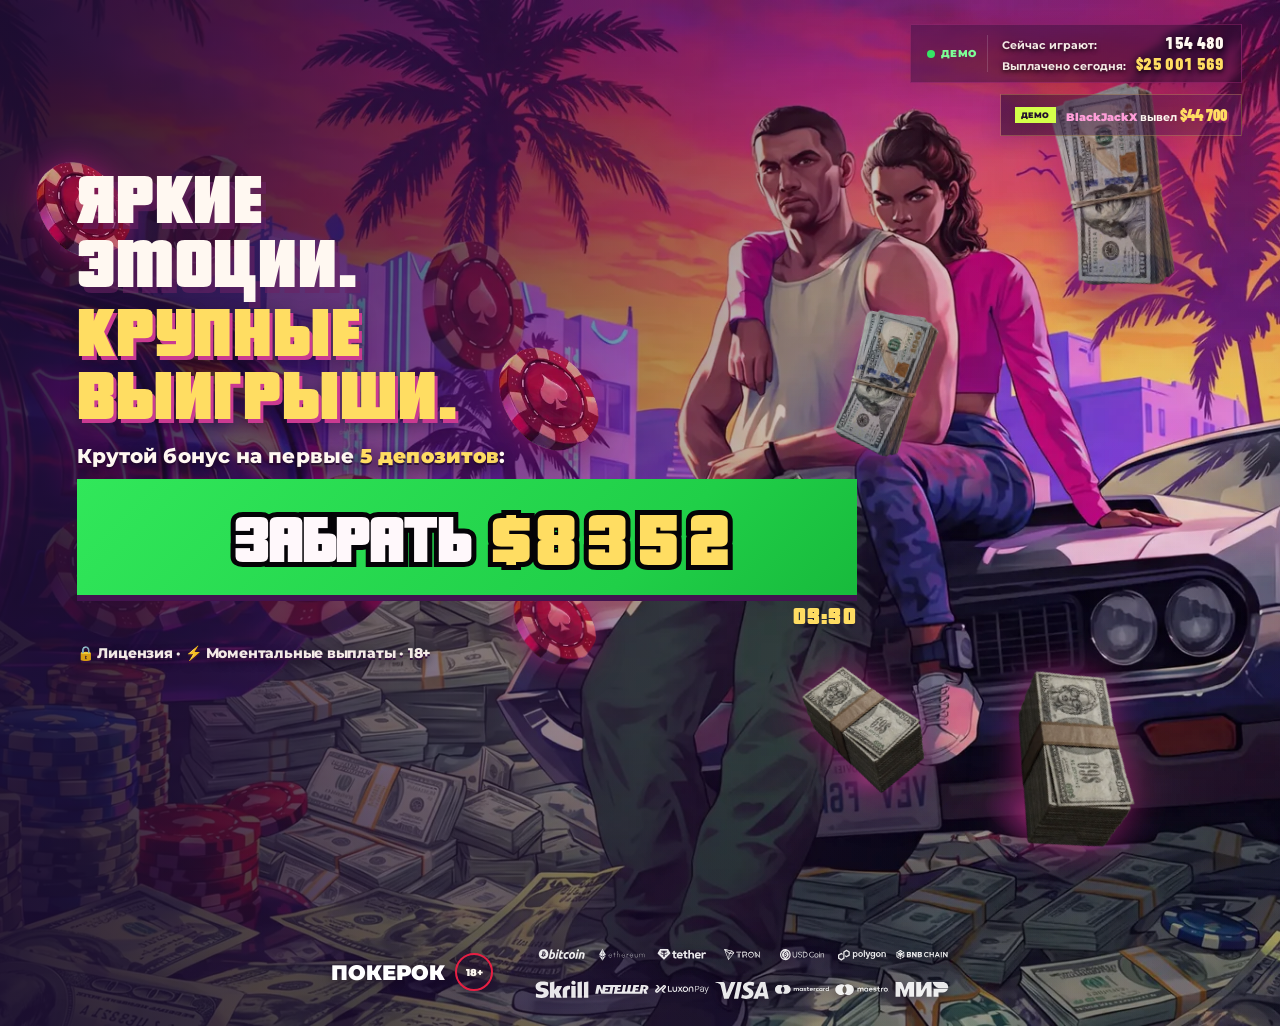
==== single.html @ 726305be "Desktop CTA: amount fits button, countdown moves below its right side - Move the desktop countdown u" ====
<!doctype html>
<html lang="ru">
<head>
  <meta charset="utf-8">
  <meta name="viewport" content="width=device-width, initial-scale=1, viewport-fit=cover">
  <meta name="theme-color" media="(max-width: 640px)" content="#9480af">
  <meta name="theme-color" content="#171126">
  <meta name="description" content="Яркие эмоции. Крупные выигрыши.">
  <title>Яркие эмоции. Крупные выигрыши.</title>
  <link rel="preload" as="image" href="assets/images/gta-mobile.webp?v=20260722-3" media="(max-width: 640px)" fetchpriority="high">
  <link rel="preload" as="image" href="assets/images/gta-desktop-frame-1.webp?v=20260722-1" media="(min-width: 641px)" fetchpriority="high">
  <link rel="preload" as="font" href="assets/fonts/pricedownrus.ttf?v=20260722-1" type="font/ttf" crossorigin>
  <link rel="preconnect" href="https://fonts.googleapis.com">
  <link rel="preconnect" href="https://fonts.gstatic.com" crossorigin>
  <link href="https://fonts.googleapis.com/css2?family=Montserrat:wght@500;600;700;800;900&display=swap" rel="stylesheet">
    <link rel="stylesheet" href="assets/css/single.css?v=20260723-60">
</head>
<body>
  <a class="skip-link" href="#main-content">Перейти к предложению</a>
  <main class="casino-page" id="main-content">
    <section class="screen screen--hero" aria-labelledby="hero-title">
      <div class="screen__image" aria-hidden="true"></div>
      <div class="money-float money-float--one" aria-hidden="true"><img src="assets/images/money-stack-vertical.webp?v=20260722-1" width="433" height="600" alt="" loading="lazy" decoding="async" fetchpriority="low"></div>
      <div class="money-float money-float--two" aria-hidden="true"><img src="assets/images/money-stack-vertical.webp?v=20260722-1" width="433" height="600" alt="" loading="lazy" decoding="async" fetchpriority="low"></div>
      <div class="money-float money-float--three" aria-hidden="true"><img src="assets/images/money-stack-diagonal.webp?v=20260722-1" width="433" height="600" alt="" loading="lazy" decoding="async" fetchpriority="low"></div>
      <div class="money-float money-float--four" aria-hidden="true"><img src="assets/images/money-stack-diagonal.webp?v=20260722-1" width="433" height="600" alt="" loading="lazy" decoding="async" fetchpriority="low"></div>
      <div class="chip-float chip-float--one" aria-hidden="true"><img src="assets/images/gta-chip.webp?v=20260722-1" width="257" height="222" alt="" loading="lazy" decoding="async" fetchpriority="low"></div>
      <div class="chip-float chip-float--two" aria-hidden="true"><img src="assets/images/gta-chip.webp?v=20260722-1" width="257" height="222" alt="" loading="lazy" decoding="async" fetchpriority="low"></div>
      <div class="chip-float chip-float--three" aria-hidden="true"><img src="assets/images/gta-chip.webp?v=20260722-1" width="257" height="222" alt="" loading="lazy" decoding="async" fetchpriority="low"></div>
      <aside class="live-activity" data-live-activity aria-label="Демонстрационные показатели активности игроков">
        <span class="live-activity__badge"><span class="live-activity__dot" aria-hidden="true"></span>Демо</span>
        <span class="live-activity__stat">Сейчас играют: <b data-live-players>154 475</b></span>
        <span class="live-activity__stat">Выплачено сегодня: <b data-live-paid>$25 000 000</b></span>
      </aside>
      <div class="cashout-feed" data-cashout-feed aria-hidden="true">
        <div class="cashout-toast" data-cashout-toast hidden>
          <span class="cashout-toast__badge">Демо</span>
          <span><strong data-cashout-player>LuckyAce77</strong> вывел <b data-cashout-amount>$12 500</b></span>
        </div>
      </div>
      <div class="hero-copy">
        <div class="hero-lead">
          <h1 id="hero-title"><span class="headline-group"><span class="headline-line">ЯРКИЕ</span> <span class="headline-line">ЭМОЦИИ.</span></span> <span class="headline-group headline-group--accent"><span class="headline-line">КРУПНЫЕ</span> <span class="headline-line">ВЫИГРЫШИ.</span></span></h1>
          <h2>Крутой бонус на первые<br class="h2-break"> <strong>5 депозитов</strong>:</h2>
        </div>
        <div class="hero-offer">
          <p class="amount" data-count-to="12500" aria-label="Бонус 12500 долларов">$0</p>
          <div class="cta-stack">
            <div class="cta-row">
              <a class="cta" href="#footer" aria-label="Забрать бонус до 12500 долларов"><span class="cta__label">ЗАБРАТЬ</span><span class="cta__amount" data-count-to="12500">$0</span><span class="cta__timer" data-bonus-timer role="timer"><time datetime="PT3M33S" data-timer-value aria-label="Осталось 3 минуты 33 секунды">03:33</time></span></a>
            </div>
            <p class="trust-proof">🔒 Лицензия · ⚡ Моментальные выплаты · 18+</p>
          </div>
        </div>
      </div>
      <footer class="site-footer" id="footer">
        <div class="footer__lockup">
          <div class="footer__brand" aria-label="Покерок">ПОКЕРОК</div>
          <span class="footer__age">18+</span>
        </div>
        <div class="payments" aria-label="Доступные способы оплаты">
          <div class="payments__row payments__row--crypto">
          <img src="assets/pay/btc.svg" width="54" height="30" loading="lazy" decoding="async" alt="Bitcoin">
          <img src="assets/pay/eth.svg" width="54" height="30" loading="lazy" decoding="async" alt="Ethereum">
          <img src="assets/pay/usdt.svg" width="54" height="30" loading="lazy" decoding="async" alt="USDT">
          <img src="assets/pay/tron.svg" width="54" height="30" loading="lazy" decoding="async" alt="TRON">
          <img src="assets/pay/usdc.svg" width="54" height="30" loading="lazy" decoding="async" alt="USDC">
          <img src="assets/pay/polygon.svg" width="54" height="30" loading="lazy" decoding="async" alt="Polygon">
          <img src="assets/pay/bnb.svg" width="54" height="30" loading="lazy" decoding="async" alt="BNB">
          </div>
          <div class="payments__row payments__row--cards">
          <img src="assets/pay/skrill.svg" width="54" height="30" loading="lazy" decoding="async" alt="Skrill">
          <img src="assets/pay/neteller.svg" width="54" height="30" loading="lazy" decoding="async" alt="Neteller">
          <img src="assets/pay/luxonpay.svg" width="54" height="30" loading="lazy" decoding="async" alt="Luxon Pay">
          <img src="assets/pay/visa.svg" width="54" height="30" loading="lazy" decoding="async" alt="Visa">
          <img src="assets/pay/mastercard.svg" width="54" height="30" loading="lazy" decoding="async" alt="Mastercard">
          <img src="assets/pay/maestro.svg" width="54" height="30" loading="lazy" decoding="async" alt="Maestro">
          <img src="assets/pay/mir.svg" width="54" height="30" loading="lazy" decoding="async" alt="Мир">
          </div>
        </div>
      </footer>
    </section>
  </main>
  <script src="assets/js/single.js?v=20260723-38"></script>
</body>
</html>
---- assets/css/single.css ----
:root {
  color-scheme: dark;
  --white: #fff8f1;
  --ink: #170d26;
  --violet: #6d317f;
  --pink: #e71f43;
  --orange: #ff965d;
  --gold: #ffdd62;
  --lime: #d4ff4a;
}

@font-face {
  font-family: "Pricedown Rus Local";
  font-style: normal;
  font-weight: 400;
  font-display: swap;
  src: url("../fonts/pricedownrus.ttf?v=20260722-1") format("truetype");
}

@font-face {
  font-family: "Pricedown Black Local";
  font-style: normal;
  font-weight: 900;
  font-display: swap;
  src: url("../fonts/pricedown-black.otf?v=20260723-1") format("opentype");
}

@font-face {
  font-family: "Barlow Condensed Local";
  font-style: normal;
  font-weight: 900;
  font-display: swap;
  src: url("../fonts/barlow-condensed-900.ttf?v=20260722-2") format("truetype");
}

@font-face {
  font-family: "Roboto Condensed Local";
  font-style: normal;
  font-weight: 900;
  font-display: swap;
  src: url("../fonts/roboto-condensed-900-cyrillic.woff2?v=20260722-2") format("woff2");
}

* { box-sizing: border-box; }
html { scroll-behavior: smooth; }
body { margin: 0; min-width: 0; overflow-x: hidden; background: var(--ink); color: var(--white); font-family: Montserrat, Arial, sans-serif; }
a { color: inherit; }
.skip-link { position: fixed; z-index: 100; top: max(12px, env(safe-area-inset-top, 0px)); left: 16px; padding: 11px 16px; color: var(--ink); background: var(--lime); border: 2px solid var(--white); font-size: 14px; font-weight: 900; line-height: 1; text-decoration: none; transform: translateY(-180%); transition: transform .18s ease; }
.skip-link:focus-visible { outline: 3px solid var(--pink); outline-offset: 3px; transform: translateY(0); }

.casino-page { overflow: hidden; }
.screen { position: relative; display: grid; min-height: 100svh; isolation: isolate; overflow: hidden; }
.screen__image { position: absolute; z-index: -2; inset: 0; background-repeat: no-repeat; background-size: cover; background-position: center; }
.screen::after { position: absolute; z-index: -1; inset: 0; content: ""; pointer-events: none; }

.screen--hero { align-content: space-between; background: #43204e; }
.screen--hero .screen__image { background-image: url("../images/gta-desktop-frame-1.webp?v=20260722-1"); background-position: center; }
.screen--hero::before { position: absolute; z-index: -1; right: 0; bottom: 0; left: 0; height: 34%; content: ""; pointer-events: none; background: linear-gradient(180deg, rgba(23, 13, 38, 0) 0%, rgba(14, 7, 27, .12) 42%, rgba(9, 4, 18, .2) 100%); backdrop-filter: none; -webkit-backdrop-filter: none; -webkit-mask-image: linear-gradient(180deg, transparent 0%, #000 48%, #000 100%); mask-image: linear-gradient(180deg, transparent 0%, #000 48%, #000 100%); }
.screen--hero::after { background: linear-gradient(90deg, rgba(27, 13, 48, .89) 0%, rgba(38, 17, 57, .52) 38%, rgba(33, 14, 47, .08) 75%), linear-gradient(180deg, rgba(20, 10, 36, .22), transparent 40%, rgba(17, 7, 28, .14)); }

.hero-copy { position: relative; z-index: 2; }
.money-float { position: absolute; z-index: 1; pointer-events: none; width: clamp(180px, 25vw, 320px); opacity: .9; filter: saturate(.78) contrast(1.04) brightness(.95) drop-shadow(0 0 19px rgba(255, 48, 159, .56)) drop-shadow(0 18px 16px rgba(24, 8, 35, .38)); animation: money-float 7s ease-in-out infinite; }
.money-float::after { position: absolute; z-index: -1; right: 8%; bottom: 4%; left: 8%; height: 28%; content: ""; border-radius: 50%; background: radial-gradient(ellipse, rgba(255, 65, 174, .58) 0%, rgba(190, 36, 150, .28) 42%, transparent 74%); transform: rotate(-7deg); }
.money-float img { display: block; width: 100%; height: auto; }
.money-float--one { top: 7%; right: 6%; width: clamp(110px, 14vw, 180px); transform: rotate(-13deg); animation-duration: 7.4s; animation-delay: -1.3s; }
.money-float--two { top: 29%; right: 26%; width: clamp(86px, 10vw, 128px); transform: rotate(13deg); animation-duration: 8.2s; animation-delay: -2.2s; }
.money-float--three { right: 10%; bottom: 16%; width: clamp(115px, 12vw, 165px); transform: rotate(24deg); animation-duration: 9s; animation-delay: -4.1s; }
.money-float--four { right: 28%; bottom: 22%; width: clamp(78px, 9vw, 112px); transform: rotate(-18deg); animation-duration: 8.7s; animation-delay: -5.4s; }
@keyframes money-float { 0%, 100% { margin-top: 0; } 50% { margin-top: -16px; } }
.chip-float { position: absolute; z-index: 1; pointer-events: none; width: clamp(96px, 11vw, 168px); opacity: .92; filter: saturate(.92) contrast(1.04) drop-shadow(0 0 14px rgba(255, 40, 156, .48)) drop-shadow(0 12px 12px rgba(18, 5, 29, .42)); animation: chip-float 8.6s ease-in-out infinite; }
.chip-float img { display: block; width: 100%; height: auto; }
.chip-float--one { top: 14%; left: 1%; animation-duration: 8.8s; animation-delay: -1.2s; }
.chip-float--two { top: 38%; left: 7%; width: clamp(72px, 8vw, 122px); animation-duration: 7.6s; animation-delay: -3.4s; }
.chip-float--three { top: 25%; left: 30%; width: clamp(84px, 8.4vw, 130px); animation-duration: 9.4s; animation-delay: -5.1s; }
@keyframes chip-float { 0%, 100% { transform: translate3d(-4px, 8px, 0) rotate(-10deg); } 50% { transform: translate3d(8px, -12px, 0) rotate(8deg); } }

@media (min-width: 1100px) {
  .chip-float--two { top: 55%; left: 38.5%; width: clamp(124px, 7.8vw, 150px); }
  .chip-float--three { top: 32%; left: 37%; width: clamp(150px, 9vw, 182px); }
}

.brand, .footer__brand { color: #fff; font-family: Montserrat, Arial, sans-serif; font-size: 30px; font-weight: 900; letter-spacing: 0; line-height: 1; text-decoration: none; white-space: nowrap; }
.footer__brand { font-size: 21px; }
.footer__age { display: grid; place-items: center; width: 50px; height: 50px; border: 2px solid var(--pink); border-radius: 50%; color: var(--white); background: rgba(29, 10, 40, .35); font-size: 13px; font-weight: 900; }

.hero-copy { width: min(610px, calc(100% - 80px)); margin: auto auto auto max(8vw); padding: 4.5vh 0; }
h1 { max-width: 610px; margin: 0; font: 900 clamp(58px, 7vw, 104px)/.86 "Pricedown Black Local", "Pricedown Rus Local", Impact, "Arial Narrow", sans-serif; font-synthesis: none; letter-spacing: .012em; text-transform: uppercase; text-shadow: 5px 6px 0 rgba(107, 35, 100, .58); }
h1 .headline-group--accent { color: var(--gold); text-shadow: 3px 4px 0 #ca3a91, 0 7px 17px rgba(19, 7, 28, .48); }
.hero-copy h2 { max-width: 500px; margin: 28px 0 6px; color: var(--white); font-family: Montserrat, Arial, sans-serif; font-size: clamp(15px, 1.8vw, 21px); font-weight: 800; font-synthesis: none; line-height: 1.25; letter-spacing: .005em; }
.hero-copy h2 strong { color: var(--gold); font-weight: 900; }
.amount { display: flex; align-items: baseline; gap: 9px; margin: 0; color: var(--white); font: 900 clamp(74px, 10vw, 138px)/.9 "Pricedown Black Local", "Pricedown Rus Local", Impact, sans-serif; font-variant-numeric: tabular-nums; font-synthesis: none; letter-spacing: 0; text-shadow: 3px 4px 0 #ca3a91, 0 7px 17px rgba(19, 7, 28, .48); }
.cta { position: relative; z-index: 2; isolation: isolate; display: inline-flex; align-items: center; justify-content: center; gap: 16px; min-width: 220px; min-height: 64px; margin-top: 18px; padding: 17px 30px; border-radius: 0; background: transparent; color: #fff8fb; font-family: "Pricedown Black Local", "Pricedown Rus Local", Montserrat, Arial, sans-serif; font-size: 18px; font-weight: 900; font-synthesis: none; line-height: 1; letter-spacing: .02em; text-decoration: none; text-shadow: none; text-transform: uppercase; touch-action: manipulation; box-shadow: none; animation: cta-gta-pulse 2.4s ease-in-out infinite; transition: transform .16s ease; }
.cta::before, .cta::after { position: absolute; inset: 0; content: ""; pointer-events: none; clip-path: none; }
.cta::before { z-index: -1; background: #25d64d; transition: background .16s ease; }
.cta::after { z-index: -2; background: #43134f; transform: translateY(8px); }
.cta:hover { background: transparent; transform: translateY(-1px); }.cta:hover::before { background: #39ec61; }.cta:active { animation: none; transform: translateY(3px); }
.cta--expired { cursor: not-allowed; color: #e2d6e5; animation: none; }.cta--expired::before { background: #67606b; }.cta--expired::after { background: #29182f; }.cta--expired:hover { transform: none; }.cta--expired:hover::before { background: #67606b; }
.cta:focus-visible { outline: 3px solid #fff; outline-offset: 4px; }
.cta svg { display: none; }
.cta__label { flex: 0 0 auto; font: 900 clamp(22px, 2.5vw, 36px)/1 "Pricedown Black Local", "Pricedown Rus Local", Montserrat, Arial, sans-serif; font-synthesis: none; }
.cta__amount { flex: 0 0 auto; color: var(--gold); font: 900 clamp(74px, 10vw, 138px)/.8 "Pricedown Black Local", "Pricedown Rus Local", Impact, sans-serif; font-variant-numeric: tabular-nums; font-synthesis: none; letter-spacing: -.02em; white-space: nowrap; -webkit-text-fill-color: var(--gold); -webkit-text-stroke: 2px #4b174f; text-shadow: none; }
.cta-row { position: relative; display: flex; align-items: stretch; justify-content: center; width: 100%; }
.cta__timer { flex: 0 0 auto; display: inline-flex; align-items: center; justify-content: center; min-width: 68px; padding: 7px 10px 8px; color: var(--gold); background: transparent; clip-path: none; box-shadow: none; text-shadow: none; pointer-events: none; }
.cta__timer time { font: 400 24px/1 "Pricedown Rus Local", Impact, sans-serif; font-variant-numeric: tabular-nums; font-synthesis: none; letter-spacing: .04em; }
.cta__timer--expired { color: #ffd2df; background: transparent; }
@keyframes cta-pulse { 50% { box-shadow: 0 8px 0 #819b1b, 0 15px 42px rgba(212, 255, 74, .42); } }
.cta-stack { display: flex; flex-direction: column; align-items: center; width: fit-content; }
.trust-proof { position: relative; z-index: 3; display: block; max-width: calc(100vw - 32px); margin: 15px 0 0; color: rgba(255, 248, 241, .94); font-family: Montserrat, Arial, sans-serif; font-size: 22px; font-weight: 800; line-height: 1.2; letter-spacing: -.015em; text-align: center; white-space: normal; text-shadow: 0 2px 0 #35113f, 0 4px 10px rgba(16, 6, 25, .78); }

.live-activity { position: absolute; z-index: 5; top: 24px; right: clamp(20px, 3vw, 46px); display: grid; grid-template-columns: auto minmax(0, 1fr); gap: 4px 14px; width: max-content; max-width: calc(100% - 32px); padding: 10px 16px; color: rgba(255, 248, 241, .94); background: linear-gradient(135deg, rgba(65, 20, 76, .5), rgba(18, 8, 29, .32)); border: 1px solid rgba(232, 61, 163, .28); clip-path: none; font-family: Montserrat, Arial, sans-serif; font-size: 11px; font-weight: 700; line-height: 1.15; filter: drop-shadow(0 5px 10px rgba(16, 5, 27, .24)); backdrop-filter: blur(3px); -webkit-backdrop-filter: blur(3px); pointer-events: none; }
.client-preview .live-activity { grid-template-columns: minmax(0, 1fr); }
.client-preview .live-activity__badge, .client-preview .cashout-toast__badge { display: none; }
.client-preview .live-activity__stat { grid-column: 1; }
.live-activity__badge { grid-row: 1 / span 2; display: inline-flex; align-items: center; align-self: stretch; gap: 6px; padding-right: 10px; border-right: 1px solid rgba(255,255,255,.16); color: #7dff96; font-size: 10px; font-weight: 900; letter-spacing: .06em; text-transform: uppercase; }
.live-activity__dot { width: 8px; height: 8px; border-radius: 50%; background: #35e565; box-shadow: 0 0 0 0 rgba(53, 229, 101, .58); animation: live-dot-ping 1.6s ease-out infinite; }
.live-activity__stat { grid-column: 2; display: flex; align-items: baseline; justify-content: space-between; gap: 10px; white-space: nowrap; text-shadow: 0 2px 4px rgba(0,0,0,.72); }
.live-activity__stat b { color: var(--white); font: 900 16px/1 "Barlow Condensed Local", Impact, sans-serif; font-variant-numeric: tabular-nums; letter-spacing: .02em; }
.live-activity__stat:last-child b { color: var(--gold); }
.cashout-feed { position: absolute; z-index: 6; top: 94px; right: clamp(20px, 3vw, 46px); left: auto; width: max-content; max-width: calc(100% - 32px); text-align: right; pointer-events: none; }
.cashout-toast { display: inline-flex; align-items: center; gap: 10px; min-height: 42px; padding: 9px 14px; white-space: nowrap; color: #fff8f1; background: linear-gradient(105deg, rgba(29, 10, 40, .5), rgba(100, 31, 103, .36)); border: 1px solid rgba(255, 221, 98, .25); clip-path: none; font-family: Montserrat, Arial, sans-serif; font-size: 11px; font-weight: 700; opacity: 0; transform: translateY(-8px) scale(.97); filter: drop-shadow(0 4px 10px rgba(17, 5, 27, .24)); transition: opacity .28s ease, transform .28s ease; }
.cashout-toast.is-visible { opacity: 1; transform: translateY(0) scale(1); }
.cashout-toast.is-leaving { opacity: 0; transform: translateY(-5px) scale(.985); }
.cashout-toast__badge { flex: 0 0 auto; padding: 3px 6px; color: #24102e; background: var(--lime); font-size: 8px; font-weight: 900; letter-spacing: .06em; text-transform: uppercase; }
.cashout-toast strong { color: #ff9ed9; font-weight: 900; }
.cashout-toast b { color: var(--gold); font: 900 16px/1 "Barlow Condensed Local", Impact, sans-serif; white-space: nowrap; text-shadow: 2px 2px 0 #8e225f; }
@keyframes live-dot-ping { 0% { box-shadow: 0 0 0 0 rgba(53, 229, 101, .58); } 100% { box-shadow: 0 0 0 9px rgba(53, 229, 101, 0); } }


.site-footer { position: relative; z-index: 2; display: flex; align-items: center; justify-content: center; gap: 42px; width: 100%; min-height: 108px; padding: 19px max(40px, 6vw); background: transparent; border-top: 0; backdrop-filter: none; }.footer__lockup { display: flex; align-items: center; gap: 10px; flex: 0 0 auto; }.footer__brand { display: flex; align-items: center; text-shadow: 0 2px 8px rgba(20, 6, 30, .65); }.payments { display: flex; flex-direction: column; flex-wrap: nowrap; align-items: center; justify-content: center; gap: 5px; max-width: 430px; }.payments__row { display: flex; flex-wrap: nowrap; align-items: center; justify-content: center; gap: 6px; }.payments img { display: block; width: 54px; height: 30px; object-fit: contain; opacity: .9; filter: drop-shadow(0 2px 5px rgba(20, 6, 30, .55)); }.footer__age { flex: 0 0 auto; width: 38px; height: 38px; font-size: 10px; box-shadow: 0 2px 8px rgba(20, 6, 30, .45); }

@media (min-width: 641px) {
  .screen--hero { grid-template-rows: minmax(0, 1fr) auto; align-content: normal; min-height: calc(100svh + clamp(116px, 14vh, 144px)); }
  .screen--hero .screen__image { transform: none; }
  .hero-copy { align-self: center; width: min(880px, calc(100vw - max(6vw, 48px) - 16px)); margin-left: max(6vw, 48px); padding: clamp(28px, 4vh, 46px) 0 clamp(18px, 2.5vh, 30px); text-align: left; transform: translateY(clamp(-8vh, -6vh, -36px)); }
  h1 { max-width: 460px; margin-inline: 0; font-size: clamp(52px, 5.8vw, 88px); line-height: .86; text-align: left; text-shadow: 5px 6px 0 rgba(107, 35, 100, .58); }
  .hero-lead { width: calc(100% - 122px); }
  h1 .headline-group, h1 .headline-line { display: block; }
  h1 .headline-group--accent { margin-top: clamp(4px, .4vw, 6px); }
  .hero-copy h2 { max-width: 520px; margin: clamp(18px, 2.4vh, 24px) 0 10px; font-size: clamp(15px, 1.55vw, 20px); text-align: left; text-shadow: 0 2px 0 rgba(35, 10, 43, .75), 0 5px 14px rgba(16, 6, 25, .68); }
  .hero-offer { display: grid; grid-template-columns: minmax(0, 1fr); grid-template-areas: "action"; align-items: start; width: min(780px, 100%); margin-inline: 0; }
  .amount { display: none; }
  .cta-stack { grid-area: action; align-self: start; width: 100%; }
  .cta-stack .cta-row { display: block; margin-bottom: clamp(38px, 3vw, 48px); }
  .cta-stack .cta { --cta-amount-size: clamp(54px, 6.15vw, 88px); --cta-label-size: clamp(48px, 5.45vw, 78px); width: 100%; min-width: 0; height: clamp(116px, 9vw, 138px); margin-top: 0; padding: 20px clamp(20px, 2.8vw, 36px) 24px; gap: clamp(14px, 1.6vw, 22px); }
  .cta-stack .cta::before, .cta-stack .cta::after { clip-path: none; }
  .cta-stack .cta::before { background: linear-gradient(135deg, #31e75a 0%, #20cf48 72%, #18ba3c 100%); box-shadow: none; }
  .cta-stack .cta::after { transform: translateY(6px); }
  .cta-stack .cta__label { font: 900 var(--cta-label-size)/.8 "Pricedown Black Local", "Pricedown Rus Local", Impact, "Arial Narrow", sans-serif; font-synthesis: none; letter-spacing: -.025em; -webkit-text-stroke: 10px #050307; paint-order: stroke fill; }
  .cta-stack .cta__amount { width: 2.65em; min-width: 2.65em; font-size: var(--cta-amount-size); line-height: .8; text-align: center; -webkit-text-stroke: 10px #050307; paint-order: stroke fill; text-shadow: none; }
  .cta-stack .cta__timer { position: absolute; top: calc(100% + 6px); right: 0; left: auto; display: flex; align-items: center; justify-content: flex-end; width: auto; min-width: 0; height: auto; padding: 0; background: transparent; clip-path: none; box-shadow: none; filter: none; }
  .cta-stack .cta__timer time { font-size: clamp(28px, 2.4vw, 34px); }
  .cta-stack .cta svg { display: none; }
  .cta-stack .trust-proof { align-self: flex-start; width: 100%; max-width: calc(100vw - 32px); margin-top: 12px; font-size: 14px; text-align: left; }
}

@media (min-width: 641px) and (max-width: 1099px) {
  .hero-offer { width: min(770px, 100%); }
  .hero-lead { width: calc(100% - 108px); }
  .cta-stack .trust-proof { width: 100%; }
  .cashout-feed { right: clamp(20px, 3vw, 46px); left: auto; }
}

@media (min-width: 641px) and (max-height: 680px) {
  .screen { height: auto; min-height: calc(100svh + 116px); }
  .screen--hero { grid-template-rows: 1fr auto; align-content: normal; }
  .hero-copy { align-self: center; margin: 0 auto 0 max(8vw); padding: 20px 0 14px; }.hero-copy h2 { margin-top: 12px; }.cta { margin-top: 21px; padding: 12px 23px 15px; }
  .site-footer { min-height: 88px; padding-top: 11px; padding-bottom: 11px; }
}

@media (max-width: 640px) {
  body { background: #9480af; }
  .casino-page { height: 100svh; }
  .screen { height: 100svh; min-height: 100svh; }
  .screen--hero { grid-template-rows: minmax(0, 1fr) auto; align-content: normal; background: #9480af; }
  .screen--hero .screen__image { background-color: #9480af; background-image: url("../images/gta-mobile.webp?v=20260722-3"); background-position: center bottom; background-size: 100% auto; }
  .screen--hero::before { height: 31%; background: linear-gradient(180deg, transparent, rgba(15, 6, 24, .24)); -webkit-mask-image: none; mask-image: none; }
  .screen--hero::after { background: radial-gradient(ellipse at 50% 46%, rgba(23, 13, 38, .4) 0%, rgba(23, 13, 38, .18) 46%, transparent 72%), linear-gradient(90deg, rgba(34, 15, 51, .46) 0%, rgba(41, 17, 57, .2) 72%, transparent 100%), linear-gradient(180deg, rgba(34, 16, 51, .34) 0%, transparent 48%, rgba(13, 5, 21, .24) 100%); }
  .money-float { display: none; }
  .chip-float { width: clamp(58px, 19vw, 78px); opacity: .86; filter: saturate(.92) contrast(1.04) drop-shadow(0 0 10px rgba(255, 40, 156, .38)) drop-shadow(0 8px 10px rgba(18, 5, 29, .34)); }
  .chip-float--one { top: 29%; right: auto; left: -16px; animation-duration: 7.4s; }
  .chip-float--two { top: 48%; right: auto; left: -20px; width: clamp(54px, 16vw, 68px); animation-duration: 8.2s; animation-delay: -2.4s; }
  .chip-float--three { top: 37%; right: -18px; left: auto; width: clamp(50px, 14vw, 62px); animation-duration: 9s; animation-delay: -4.8s; }
  .money-float--three, .money-float--four { display: block; z-index: 1; top: clamp(330px, 62vh, 580px); bottom: auto; width: clamp(96px, 29vw, 132px); opacity: 1; filter: saturate(.92) contrast(1.04) brightness(.96) drop-shadow(0 0 16px rgba(255, 48, 159, .42)) drop-shadow(0 14px 16px rgba(24, 8, 35, .44)); }
  .money-float--three { right: auto; left: -24px; animation: money-mobile-left 5.8s ease-in-out infinite; }
  .money-float--four { right: -24px; animation: money-mobile-right 6.4s ease-in-out -2.1s infinite; }
  .live-activity { top: calc(8px + env(safe-area-inset-top, 0px)); right: 12px; left: auto; width: max-content; max-width: calc(100vw - 24px); margin: 0; padding: 7px 12px; gap: 3px 12px; font-size: clamp(8.5px, 2.5vw, 10px); transition: opacity .18s ease; }
  .live-activity.is-obscured { opacity: 0; }
  .live-activity__badge { gap: 4px; padding-right: 7px; font-size: 8px; }
  .live-activity__dot { width: 7px; height: 7px; }
  .live-activity__stat { gap: 6px; }
  .live-activity__stat b { font-size: clamp(13px, 3.9vw, 16px); }
  .cashout-feed { top: calc(8px + env(safe-area-inset-top, 0px)); right: 12px; left: auto; display: block; width: max-content; max-width: calc(100vw - 24px); margin: 0; }
  .cashout-toast { width: auto; min-height: 32px; padding: 6px 11px; background: linear-gradient(105deg, rgba(29, 10, 40, .42), rgba(100, 31, 103, .3)); border-color: rgba(255, 221, 98, .2); font-size: clamp(9px, 2.5vw, 10px); filter: drop-shadow(0 3px 8px rgba(17, 5, 27, .18)); }
  .cashout-toast b { font-size: 14px; }
  .hero-copy { align-self: stretch; display: flex; flex-direction: column; justify-content: flex-start; width: 100%; min-width: 0; height: 100%; margin: 0; padding: calc(clamp(158px, 25.5vh, 210px) + env(safe-area-inset-top, 0px)) 16px 0; }
  .hero-lead { display: grid; grid-template-columns: minmax(0, 1fr); justify-items: center; gap: clamp(7px, 1.1vh, 10px); align-self: center; flex: 0 0 auto; width: 100%; min-width: 0; text-align: center; }
  h1 { justify-self: center; width: 100%; max-width: 100%; min-width: 0; margin: 0; color: var(--white); font: 900 clamp(31px, 8.7vw, 38px)/.98 "Pricedown Black Local", "Pricedown Rus Local", Impact, "Arial Narrow", sans-serif; font-synthesis: none; letter-spacing: .015em; text-align: center; text-transform: uppercase; white-space: nowrap; transform: scaleX(.98); transform-origin: center top; -webkit-text-stroke: 1px #2e0c3f; paint-order: stroke fill; text-shadow: 2px 3px 0 #35113f, 0 0 1px rgba(255, 248, 241, .34), 0 9px 20px rgba(18, 7, 28, .52); }
  h1 .headline-group { display: block; }
  h1 .headline-line { display: block; }
  .hero-copy h2 { width: 100%; max-width: calc(100vw - 32px); min-width: 0; margin: clamp(28px, 5.4vh, 40px) 0 0; color: rgba(255, 248, 241, .96); font-family: Montserrat, Arial, sans-serif; font-size: clamp(13px, 3.7vw, 16px); font-weight: 700; line-height: 1.28; text-align: center; text-shadow: 0 2px 10px rgba(16, 6, 25, .82); }
  .hero-offer { position: relative; align-self: center; flex: 0 0 auto; display: flex; flex-direction: column; align-items: center; width: 100%; min-width: 0; margin-top: clamp(7px, 1.4vh, 11px); transform: none; }
  .hero-offer::before { position: absolute; z-index: -1; inset: -38px -16px -44px; content: ""; pointer-events: none; background: radial-gradient(ellipse at center, rgba(23, 13, 38, .42) 0%, rgba(23, 13, 38, .2) 48%, transparent 74%); }
  .amount { justify-content: center; width: 100%; min-width: 0; margin: 0; color: var(--gold); background: none; font: 900 clamp(72px, 21vw, 84px)/.8 "Pricedown Black Local", "Pricedown Rus Local", Impact, sans-serif; font-variant-numeric: tabular-nums; font-synthesis: none; letter-spacing: -.02em; text-align: center; white-space: nowrap; -webkit-text-fill-color: var(--gold); -webkit-text-stroke: 2px #4b174f; text-shadow: 3px 4px 0 #ca3a91, 0 7px 17px rgba(19, 7, 28, .48); }
  .amount .odo-cell--digit { width: calc(var(--odo-digit-width, 0.62em) + 0.08em); }
  .cta-row { margin-top: clamp(16px, 2.6vh, 21px); }
  .cta { position: relative; z-index: 2; isolation: isolate; justify-content: space-evenly; gap: 10px; align-self: center; width: min(100%, 328px); min-height: 72px; margin-top: 0; margin-bottom: 0; padding: 14px 16px; border-radius: 0; background: transparent; color: #fff8fb; font-family: "Pricedown Black Local", "Pricedown Rus Local", Montserrat, Arial, sans-serif; font-size: clamp(18px, 4.8vw, 20px); font-weight: 900; font-synthesis: none; line-height: 1; letter-spacing: .02em; box-shadow: none; text-shadow: none; animation: cta-gta-pulse 2.4s ease-in-out infinite; transition: transform .16s ease; }
  .cta__label { position: static; margin: 0; font-size: clamp(30px, 8vw, 38px); line-height: 1; letter-spacing: .01em; color: #fff8fb; -webkit-text-stroke: 4.5px #050307; paint-order: stroke fill; transform: none; }
  .cta::before, .cta::after { position: absolute; inset: 0; content: ""; pointer-events: none; clip-path: none; }
  .cta::before { z-index: -1; background: #25d64d; transition: background .16s ease; }
  .cta::after { z-index: -2; background: #43134f; transform: translateY(8px); }
  .cta:hover { background: transparent; transform: translateY(-1px); }
  .cta:hover::before { background: #39ec61; }
  .cta:active { animation: none; transform: translateY(3px); }
  .cta svg { position: absolute; right: 58px; filter: drop-shadow(2px 2px 0 #d63d99); }
  .cta__amount { display: none; }
  .cta__timer { position: static; min-width: 0; margin: 0; padding: 0; }
  .cta__timer time { font-size: clamp(24px, 6.2vw, 30px); -webkit-text-stroke: 4.5px #050307; paint-order: stroke fill; }
  .cta--expired { cursor: not-allowed; color: #e2d6e5; animation: none; }
  .cta--expired::before { background: #67606b; }
  .cta--expired::after { background: #29182f; }
  .cta--expired:hover { transform: none; }
  .cta--expired:hover::before { background: #67606b; }
  .cta-stack { width: 100%; }
  .trust-proof { position: relative; z-index: 3; display: block; max-width: calc(100vw - 32px); margin: clamp(14px, 2.1vh, 18px) 0 0; color: rgba(255, 248, 241, .94); font-family: Montserrat, Arial, sans-serif; font-size: clamp(10px, 2.6vw, 11px); font-weight: 800; line-height: 1.2; letter-spacing: -.015em; text-align: center; white-space: normal; text-shadow: 0 2px 0 #35113f, 0 4px 10px rgba(16, 6, 25, .78); }
  .site-footer { display: flex; flex-direction: column; min-height: 132px; gap: 6px; padding: 10px 8px calc(10px + env(safe-area-inset-bottom, 0px)); background: linear-gradient(to top, rgba(23, 13, 38, .58) 0%, rgba(23, 13, 38, .24) 58%, rgba(23, 13, 38, 0) 100%); }
  .footer__lockup { order: 2; justify-content: center; gap: 10px; }
  .payments { order: 1; width: min(100%, 340px); max-width: 340px; gap: 5px; }
  .payments__row { display: grid; grid-template-columns: repeat(7, minmax(0, 1fr)); width: 100%; gap: 3px; }
  .payments img { width: 100%; max-width: 44px; height: 26px; justify-self: center; }
  .payments__row--cards img { height: 23px; }
  .footer__brand { justify-content: center; font-size: 18px; }
  .footer__age { width: 34px; height: 34px; font-size: 9px; }
}

@media (max-width: 640px) and (max-height: 620px) {
  .money-float--three, .money-float--four { top: 355px; width: 88px; }
  .live-activity { top: calc(5px + env(safe-area-inset-top, 0px)); padding-top: 4px; padding-bottom: 4px; }
  .cashout-feed { top: calc(5px + env(safe-area-inset-top, 0px)); }
  .hero-copy { padding-top: calc(120px + env(safe-area-inset-top, 0px)); padding-bottom: 0; }
  .hero-lead { gap: 6px; }
  h1 { font-size: 28px; line-height: .9; }
  .hero-copy h2 { margin-top: clamp(15px, 3.2vh, 22px); font-size: 13px; line-height: 1.2; }
  .hero-offer { margin-top: 3px; transform: none; }
  .amount { font-size: clamp(70px, 22vw, 78px); }
  .cta-row { margin-top: 9px; }
  .cta { min-height: 60px; font-size: 16px; }
  .cta__label { font-size: clamp(26px, 7vw, 32px); }
  .cta__timer { min-width: 0; margin-left: 7px; padding: 0; }
  .cta__timer time { font-size: clamp(21px, 5.6vw, 25px); }
  .trust-proof { margin-top: 8px; font-size: 10px; }
  .site-footer { min-height: 118px; padding-top: 6px; padding-bottom: calc(7px + env(safe-area-inset-bottom, 0px)); }
  .payments { gap: 3px; }
  .payments img { height: 23px; }
  .payments__row--cards img { height: 20px; }
}

@keyframes cta-gta-pulse { 0%, 68%, 100% { filter: drop-shadow(0 0 8px rgba(57, 236, 97, .24)) drop-shadow(0 0 18px rgba(57, 236, 97, .12)); } 82% { filter: drop-shadow(0 0 22px rgba(57, 236, 97, .72)) drop-shadow(0 0 44px rgba(57, 236, 97, .38)); } 91% { filter: drop-shadow(0 0 12px rgba(57, 236, 97, .3)); } }
@keyframes money-mobile-left { 0%, 100% { transform: translate3d(-6px, 8px, 0) rotate(-16deg); } 50% { transform: translate3d(8px, -10px, 0) rotate(-8deg); } }
@keyframes money-mobile-right { 0%, 100% { transform: translate3d(7px, 10px, 0) rotate(17deg); } 50% { transform: translate3d(-8px, -8px, 0) rotate(9deg); } }
@media (prefers-reduced-motion: reduce) { html { scroll-behavior: auto; }.skip-link, .money-float, .chip-float, .cta, .live-activity, .live-activity__dot { animation: none; transition: none; }.cashout-toast { transition: none; } }

/* Fixed-cell odometer: each glyph sits in an equal-width cell so the counting
   amount changes digits in place instead of wiggling in the proportional
   Pricedown display font. Cell width is measured per element in single.js. */
.odo-cell { display: inline-block; text-align: center; }
.odo-cell--digit { width: var(--odo-digit-width, 0.62em); }
/* Small breathing room between the big counting digits so they don't merge
   under the thick GTA stroke (desktop amount) or the tight display font.
   Applied via cell WIDTH (not margin) so single.js's width reservation, which
   measures getBoundingClientRect, accounts for it and the amount never
   overflows its button. */
.cta__amount .odo-cell--digit { width: calc(var(--odo-digit-width, 0.62em) + 0.12em); }
.amount { gap: 0; }
.h2-break { display: none; }
@media (max-width: 640px) { .h2-break { display: inline; } }
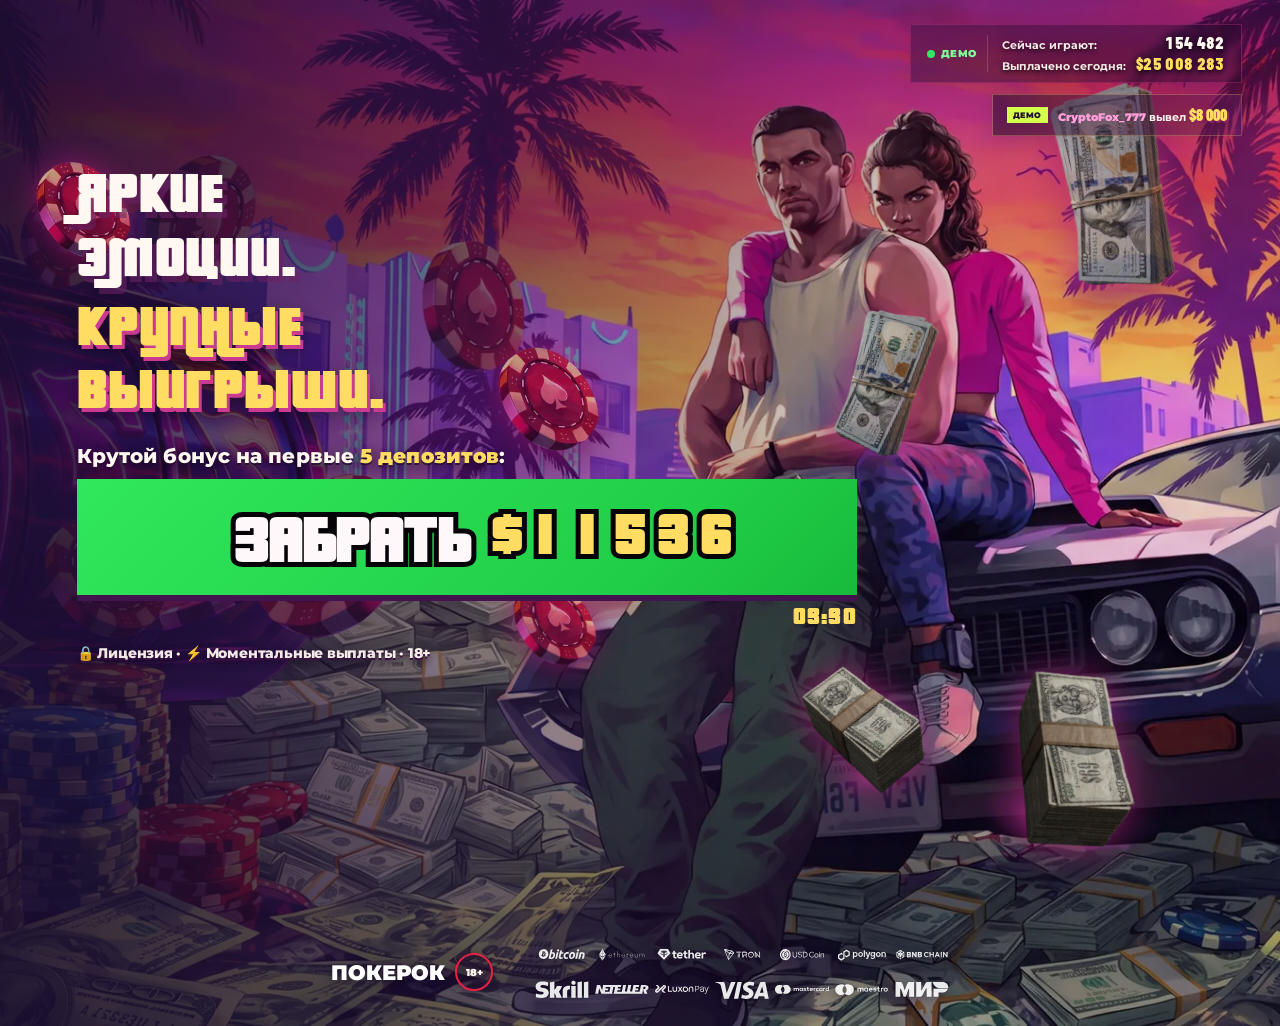
==== commit 0ffcf77a: "Use bundled ofont Pricedown for the headline and amount Point the Pricedown Rus face at the uploaded" ====
--- a/single.html
+++ b/single.html
@@ -9,11 +9,11 @@
   <title>Яркие эмоции. Крупные выигрыши.</title>
   <link rel="preload" as="image" href="assets/images/gta-mobile.webp?v=20260722-3" media="(max-width: 640px)" fetchpriority="high">
   <link rel="preload" as="image" href="assets/images/gta-desktop-frame-1.webp?v=20260722-1" media="(min-width: 641px)" fetchpriority="high">
-  <link rel="preload" as="font" href="assets/fonts/pricedownrus.ttf?v=20260722-1" type="font/ttf" crossorigin>
+  <link rel="preload" as="font" href="assets/fonts/ofont.ru_Pricedown.ttf?v=20260723-1" type="font/ttf" crossorigin>
   <link rel="preconnect" href="https://fonts.googleapis.com">
   <link rel="preconnect" href="https://fonts.gstatic.com" crossorigin>
   <link href="https://fonts.googleapis.com/css2?family=Montserrat:wght@500;600;700;800;900&display=swap" rel="stylesheet">
-    <link rel="stylesheet" href="assets/css/single.css?v=20260723-60">
+    <link rel="stylesheet" href="assets/css/single.css?v=20260723-61">
 </head>
 <body>
   <a class="skip-link" href="#main-content">Перейти к предложению</a>
--- a/assets/css/single.css
+++ b/assets/css/single.css
@@ -14,7 +14,7 @@
   font-style: normal;
   font-weight: 400;
   font-display: swap;
-  src: url("../fonts/pricedownrus.ttf?v=20260722-1") format("truetype");
+  src: url("../fonts/ofont.ru_Pricedown.ttf?v=20260723-1") format("truetype");
 }
 
 @font-face {
@@ -84,11 +84,11 @@
 .footer__age { display: grid; place-items: center; width: 50px; height: 50px; border: 2px solid var(--pink); border-radius: 50%; color: var(--white); background: rgba(29, 10, 40, .35); font-size: 13px; font-weight: 900; }
 
 .hero-copy { width: min(610px, calc(100% - 80px)); margin: auto auto auto max(8vw); padding: 4.5vh 0; }
-h1 { max-width: 610px; margin: 0; font: 900 clamp(58px, 7vw, 104px)/.86 "Pricedown Black Local", "Pricedown Rus Local", Impact, "Arial Narrow", sans-serif; font-synthesis: none; letter-spacing: .012em; text-transform: uppercase; text-shadow: 5px 6px 0 rgba(107, 35, 100, .58); }
+h1 { max-width: 610px; margin: 0; font: 900 clamp(58px, 7vw, 104px)/.86 "Pricedown Rus Local", Impact, "Arial Narrow", sans-serif; font-synthesis: none; letter-spacing: .012em; text-transform: uppercase; text-shadow: 5px 6px 0 rgba(107, 35, 100, .58); }
 h1 .headline-group--accent { color: var(--gold); text-shadow: 3px 4px 0 #ca3a91, 0 7px 17px rgba(19, 7, 28, .48); }
 .hero-copy h2 { max-width: 500px; margin: 28px 0 6px; color: var(--white); font-family: Montserrat, Arial, sans-serif; font-size: clamp(15px, 1.8vw, 21px); font-weight: 800; font-synthesis: none; line-height: 1.25; letter-spacing: .005em; }
 .hero-copy h2 strong { color: var(--gold); font-weight: 900; }
-.amount { display: flex; align-items: baseline; gap: 9px; margin: 0; color: var(--white); font: 900 clamp(74px, 10vw, 138px)/.9 "Pricedown Black Local", "Pricedown Rus Local", Impact, sans-serif; font-variant-numeric: tabular-nums; font-synthesis: none; letter-spacing: 0; text-shadow: 3px 4px 0 #ca3a91, 0 7px 17px rgba(19, 7, 28, .48); }
+.amount { display: flex; align-items: baseline; gap: 9px; margin: 0; color: var(--white); font: 900 clamp(74px, 10vw, 138px)/.9 "Pricedown Rus Local", Impact, sans-serif; font-variant-numeric: tabular-nums; font-synthesis: none; letter-spacing: 0; text-shadow: 3px 4px 0 #ca3a91, 0 7px 17px rgba(19, 7, 28, .48); }
 .cta { position: relative; z-index: 2; isolation: isolate; display: inline-flex; align-items: center; justify-content: center; gap: 16px; min-width: 220px; min-height: 64px; margin-top: 18px; padding: 17px 30px; border-radius: 0; background: transparent; color: #fff8fb; font-family: "Pricedown Black Local", "Pricedown Rus Local", Montserrat, Arial, sans-serif; font-size: 18px; font-weight: 900; font-synthesis: none; line-height: 1; letter-spacing: .02em; text-decoration: none; text-shadow: none; text-transform: uppercase; touch-action: manipulation; box-shadow: none; animation: cta-gta-pulse 2.4s ease-in-out infinite; transition: transform .16s ease; }
 .cta::before, .cta::after { position: absolute; inset: 0; content: ""; pointer-events: none; clip-path: none; }
 .cta::before { z-index: -1; background: #25d64d; transition: background .16s ease; }
@@ -98,7 +98,7 @@
 .cta:focus-visible { outline: 3px solid #fff; outline-offset: 4px; }
 .cta svg { display: none; }
 .cta__label { flex: 0 0 auto; font: 900 clamp(22px, 2.5vw, 36px)/1 "Pricedown Black Local", "Pricedown Rus Local", Montserrat, Arial, sans-serif; font-synthesis: none; }
-.cta__amount { flex: 0 0 auto; color: var(--gold); font: 900 clamp(74px, 10vw, 138px)/.8 "Pricedown Black Local", "Pricedown Rus Local", Impact, sans-serif; font-variant-numeric: tabular-nums; font-synthesis: none; letter-spacing: -.02em; white-space: nowrap; -webkit-text-fill-color: var(--gold); -webkit-text-stroke: 2px #4b174f; text-shadow: none; }
+.cta__amount { flex: 0 0 auto; color: var(--gold); font: 900 clamp(74px, 10vw, 138px)/.8 "Pricedown Rus Local", Impact, sans-serif; font-variant-numeric: tabular-nums; font-synthesis: none; letter-spacing: -.02em; white-space: nowrap; -webkit-text-fill-color: var(--gold); -webkit-text-stroke: 2px #4b174f; text-shadow: none; }
 .cta-row { position: relative; display: flex; align-items: stretch; justify-content: center; width: 100%; }
 .cta__timer { flex: 0 0 auto; display: inline-flex; align-items: center; justify-content: center; min-width: 68px; padding: 7px 10px 8px; color: var(--gold); background: transparent; clip-path: none; box-shadow: none; text-shadow: none; pointer-events: none; }
 .cta__timer time { font: 400 24px/1 "Pricedown Rus Local", Impact, sans-serif; font-variant-numeric: tabular-nums; font-synthesis: none; letter-spacing: .04em; }
@@ -194,13 +194,13 @@
   .cashout-toast b { font-size: 14px; }
   .hero-copy { align-self: stretch; display: flex; flex-direction: column; justify-content: flex-start; width: 100%; min-width: 0; height: 100%; margin: 0; padding: calc(clamp(158px, 25.5vh, 210px) + env(safe-area-inset-top, 0px)) 16px 0; }
   .hero-lead { display: grid; grid-template-columns: minmax(0, 1fr); justify-items: center; gap: clamp(7px, 1.1vh, 10px); align-self: center; flex: 0 0 auto; width: 100%; min-width: 0; text-align: center; }
-  h1 { justify-self: center; width: 100%; max-width: 100%; min-width: 0; margin: 0; color: var(--white); font: 900 clamp(31px, 8.7vw, 38px)/.98 "Pricedown Black Local", "Pricedown Rus Local", Impact, "Arial Narrow", sans-serif; font-synthesis: none; letter-spacing: .015em; text-align: center; text-transform: uppercase; white-space: nowrap; transform: scaleX(.98); transform-origin: center top; -webkit-text-stroke: 1px #2e0c3f; paint-order: stroke fill; text-shadow: 2px 3px 0 #35113f, 0 0 1px rgba(255, 248, 241, .34), 0 9px 20px rgba(18, 7, 28, .52); }
+  h1 { justify-self: center; width: 100%; max-width: 100%; min-width: 0; margin: 0; color: var(--white); font: 900 clamp(31px, 8.7vw, 38px)/.98 "Pricedown Rus Local", Impact, "Arial Narrow", sans-serif; font-synthesis: none; letter-spacing: .015em; text-align: center; text-transform: uppercase; white-space: nowrap; transform: scaleX(.98); transform-origin: center top; -webkit-text-stroke: 1px #2e0c3f; paint-order: stroke fill; text-shadow: 2px 3px 0 #35113f, 0 0 1px rgba(255, 248, 241, .34), 0 9px 20px rgba(18, 7, 28, .52); }
   h1 .headline-group { display: block; }
   h1 .headline-line { display: block; }
   .hero-copy h2 { width: 100%; max-width: calc(100vw - 32px); min-width: 0; margin: clamp(28px, 5.4vh, 40px) 0 0; color: rgba(255, 248, 241, .96); font-family: Montserrat, Arial, sans-serif; font-size: clamp(13px, 3.7vw, 16px); font-weight: 700; line-height: 1.28; text-align: center; text-shadow: 0 2px 10px rgba(16, 6, 25, .82); }
   .hero-offer { position: relative; align-self: center; flex: 0 0 auto; display: flex; flex-direction: column; align-items: center; width: 100%; min-width: 0; margin-top: clamp(7px, 1.4vh, 11px); transform: none; }
   .hero-offer::before { position: absolute; z-index: -1; inset: -38px -16px -44px; content: ""; pointer-events: none; background: radial-gradient(ellipse at center, rgba(23, 13, 38, .42) 0%, rgba(23, 13, 38, .2) 48%, transparent 74%); }
-  .amount { justify-content: center; width: 100%; min-width: 0; margin: 0; color: var(--gold); background: none; font: 900 clamp(72px, 21vw, 84px)/.8 "Pricedown Black Local", "Pricedown Rus Local", Impact, sans-serif; font-variant-numeric: tabular-nums; font-synthesis: none; letter-spacing: -.02em; text-align: center; white-space: nowrap; -webkit-text-fill-color: var(--gold); -webkit-text-stroke: 2px #4b174f; text-shadow: 3px 4px 0 #ca3a91, 0 7px 17px rgba(19, 7, 28, .48); }
+  .amount { justify-content: center; width: 100%; min-width: 0; margin: 0; color: var(--gold); background: none; font: 900 clamp(72px, 21vw, 84px)/.8 "Pricedown Rus Local", Impact, sans-serif; font-variant-numeric: tabular-nums; font-synthesis: none; letter-spacing: -.02em; text-align: center; white-space: nowrap; -webkit-text-fill-color: var(--gold); -webkit-text-stroke: 2px #4b174f; text-shadow: 3px 4px 0 #ca3a91, 0 7px 17px rgba(19, 7, 28, .48); }
   .amount .odo-cell--digit { width: calc(var(--odo-digit-width, 0.62em) + 0.08em); }
   .cta-row { margin-top: clamp(16px, 2.6vh, 21px); }
   .cta { position: relative; z-index: 2; isolation: isolate; justify-content: space-evenly; gap: 10px; align-self: center; width: min(100%, 328px); min-height: 72px; margin-top: 0; margin-bottom: 0; padding: 14px 16px; border-radius: 0; background: transparent; color: #fff8fb; font-family: "Pricedown Black Local", "Pricedown Rus Local", Montserrat, Arial, sans-serif; font-size: clamp(18px, 4.8vw, 20px); font-weight: 900; font-synthesis: none; line-height: 1; letter-spacing: .02em; box-shadow: none; text-shadow: none; animation: cta-gta-pulse 2.4s ease-in-out infinite; transition: transform .16s ease; }
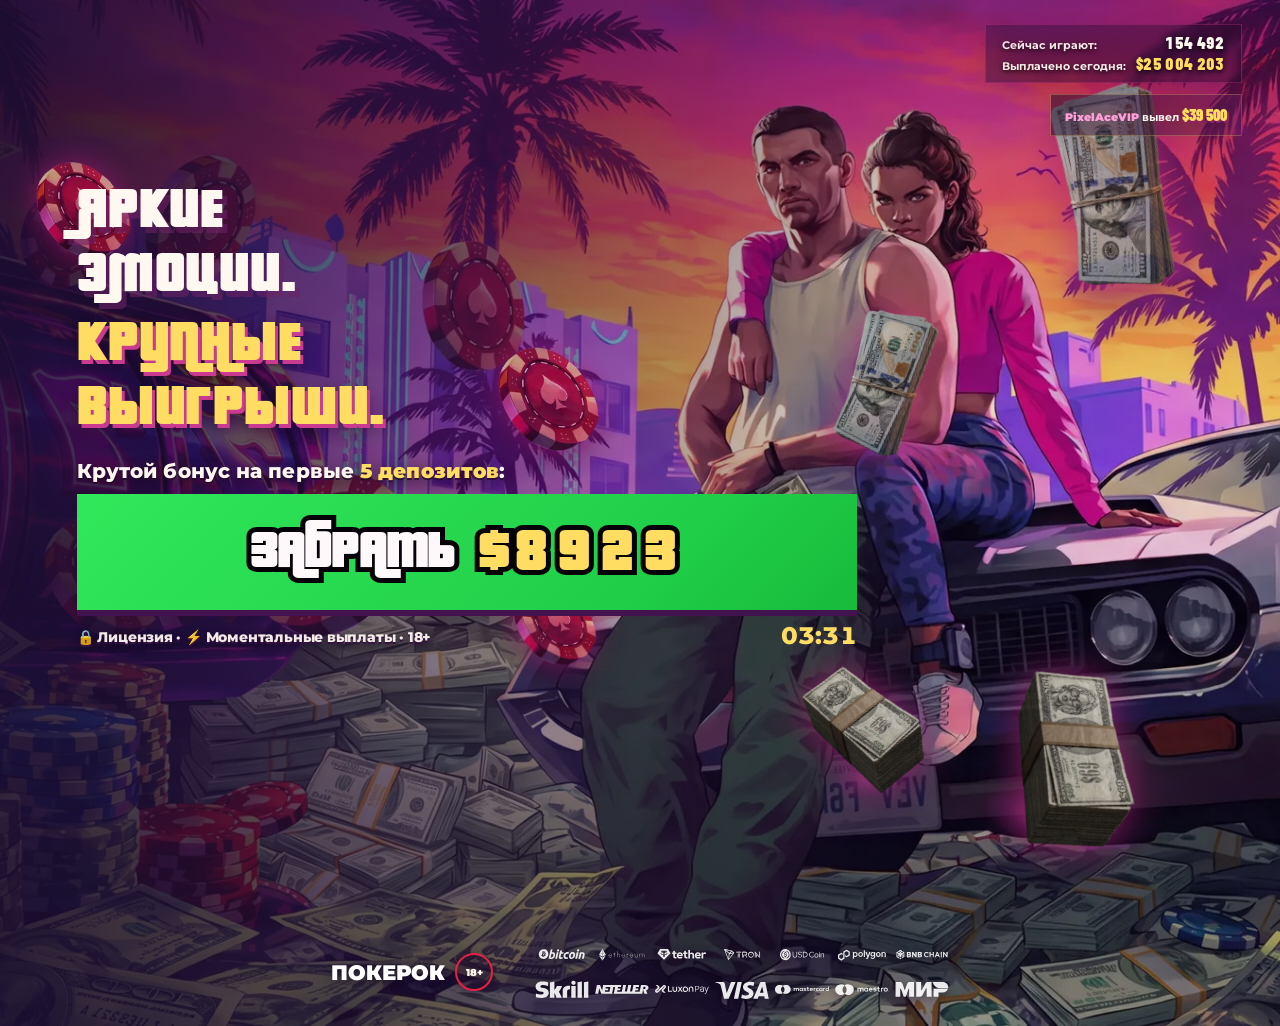
==== commit c9d76dca: "CTA/timer typography + layout tweaks; drop demo badges - Remove the demo badges from the live-activi" ====
--- a/single.html
+++ b/single.html
@@ -13,7 +13,7 @@
   <link rel="preconnect" href="https://fonts.googleapis.com">
   <link rel="preconnect" href="https://fonts.gstatic.com" crossorigin>
   <link href="https://fonts.googleapis.com/css2?family=Montserrat:wght@500;600;700;800;900&display=swap" rel="stylesheet">
-    <link rel="stylesheet" href="assets/css/single.css?v=20260723-61">
+    <link rel="stylesheet" href="assets/css/single.css?v=20260723-62">
 </head>
 <body>
   <a class="skip-link" href="#main-content">Перейти к предложению</a>
@@ -27,7 +27,7 @@
       <div class="chip-float chip-float--one" aria-hidden="true"><img src="assets/images/gta-chip.webp?v=20260722-1" width="257" height="222" alt="" loading="lazy" decoding="async" fetchpriority="low"></div>
       <div class="chip-float chip-float--two" aria-hidden="true"><img src="assets/images/gta-chip.webp?v=20260722-1" width="257" height="222" alt="" loading="lazy" decoding="async" fetchpriority="low"></div>
       <div class="chip-float chip-float--three" aria-hidden="true"><img src="assets/images/gta-chip.webp?v=20260722-1" width="257" height="222" alt="" loading="lazy" decoding="async" fetchpriority="low"></div>
-      <aside class="live-activity" data-live-activity aria-label="Демонстрационные показатели активности игроков">
+      <aside class="live-activity" data-live-activity aria-label="Показатели активности игроков">
         <span class="live-activity__badge"><span class="live-activity__dot" aria-hidden="true"></span>Демо</span>
         <span class="live-activity__stat">Сейчас играют: <b data-live-players>154 475</b></span>
         <span class="live-activity__stat">Выплачено сегодня: <b data-live-paid>$25 000 000</b></span>
--- a/assets/css/single.css
+++ b/assets/css/single.css
@@ -97,30 +97,30 @@
 .cta--expired { cursor: not-allowed; color: #e2d6e5; animation: none; }.cta--expired::before { background: #67606b; }.cta--expired::after { background: #29182f; }.cta--expired:hover { transform: none; }.cta--expired:hover::before { background: #67606b; }
 .cta:focus-visible { outline: 3px solid #fff; outline-offset: 4px; }
 .cta svg { display: none; }
-.cta__label { flex: 0 0 auto; font: 900 clamp(22px, 2.5vw, 36px)/1 "Pricedown Black Local", "Pricedown Rus Local", Montserrat, Arial, sans-serif; font-synthesis: none; }
+.cta__label { flex: 0 0 auto; font: 900 clamp(22px, 2.5vw, 36px)/1 "Pricedown Rus Local", Montserrat, Arial, sans-serif; font-synthesis: none; }
 .cta__amount { flex: 0 0 auto; color: var(--gold); font: 900 clamp(74px, 10vw, 138px)/.8 "Pricedown Rus Local", Impact, sans-serif; font-variant-numeric: tabular-nums; font-synthesis: none; letter-spacing: -.02em; white-space: nowrap; -webkit-text-fill-color: var(--gold); -webkit-text-stroke: 2px #4b174f; text-shadow: none; }
 .cta-row { position: relative; display: flex; align-items: stretch; justify-content: center; width: 100%; }
 .cta__timer { flex: 0 0 auto; display: inline-flex; align-items: center; justify-content: center; min-width: 68px; padding: 7px 10px 8px; color: var(--gold); background: transparent; clip-path: none; box-shadow: none; text-shadow: none; pointer-events: none; }
-.cta__timer time { font: 400 24px/1 "Pricedown Rus Local", Impact, sans-serif; font-variant-numeric: tabular-nums; font-synthesis: none; letter-spacing: .04em; }
+.cta__timer time { font: 800 24px/1 Montserrat, Arial, sans-serif; font-variant-numeric: tabular-nums; font-synthesis: none; letter-spacing: .01em; }
 .cta__timer--expired { color: #ffd2df; background: transparent; }
 @keyframes cta-pulse { 50% { box-shadow: 0 8px 0 #819b1b, 0 15px 42px rgba(212, 255, 74, .42); } }
 .cta-stack { display: flex; flex-direction: column; align-items: center; width: fit-content; }
 .trust-proof { position: relative; z-index: 3; display: block; max-width: calc(100vw - 32px); margin: 15px 0 0; color: rgba(255, 248, 241, .94); font-family: Montserrat, Arial, sans-serif; font-size: 22px; font-weight: 800; line-height: 1.2; letter-spacing: -.015em; text-align: center; white-space: normal; text-shadow: 0 2px 0 #35113f, 0 4px 10px rgba(16, 6, 25, .78); }
 
-.live-activity { position: absolute; z-index: 5; top: 24px; right: clamp(20px, 3vw, 46px); display: grid; grid-template-columns: auto minmax(0, 1fr); gap: 4px 14px; width: max-content; max-width: calc(100% - 32px); padding: 10px 16px; color: rgba(255, 248, 241, .94); background: linear-gradient(135deg, rgba(65, 20, 76, .5), rgba(18, 8, 29, .32)); border: 1px solid rgba(232, 61, 163, .28); clip-path: none; font-family: Montserrat, Arial, sans-serif; font-size: 11px; font-weight: 700; line-height: 1.15; filter: drop-shadow(0 5px 10px rgba(16, 5, 27, .24)); backdrop-filter: blur(3px); -webkit-backdrop-filter: blur(3px); pointer-events: none; }
+.live-activity { position: absolute; z-index: 5; top: 24px; right: clamp(20px, 3vw, 46px); display: grid; grid-template-columns: minmax(0, 1fr); gap: 4px; width: max-content; max-width: calc(100% - 32px); padding: 10px 16px; color: rgba(255, 248, 241, .94); background: linear-gradient(135deg, rgba(65, 20, 76, .5), rgba(18, 8, 29, .32)); border: 1px solid rgba(232, 61, 163, .28); clip-path: none; font-family: Montserrat, Arial, sans-serif; font-size: 11px; font-weight: 700; line-height: 1.15; filter: drop-shadow(0 5px 10px rgba(16, 5, 27, .24)); backdrop-filter: blur(3px); -webkit-backdrop-filter: blur(3px); pointer-events: none; }
 .client-preview .live-activity { grid-template-columns: minmax(0, 1fr); }
 .client-preview .live-activity__badge, .client-preview .cashout-toast__badge { display: none; }
 .client-preview .live-activity__stat { grid-column: 1; }
-.live-activity__badge { grid-row: 1 / span 2; display: inline-flex; align-items: center; align-self: stretch; gap: 6px; padding-right: 10px; border-right: 1px solid rgba(255,255,255,.16); color: #7dff96; font-size: 10px; font-weight: 900; letter-spacing: .06em; text-transform: uppercase; }
+.live-activity__badge { display: none; grid-row: 1 / span 2; align-items: center; align-self: stretch; gap: 6px; padding-right: 10px; border-right: 1px solid rgba(255,255,255,.16); color: #7dff96; font-size: 10px; font-weight: 900; letter-spacing: .06em; text-transform: uppercase; }
 .live-activity__dot { width: 8px; height: 8px; border-radius: 50%; background: #35e565; box-shadow: 0 0 0 0 rgba(53, 229, 101, .58); animation: live-dot-ping 1.6s ease-out infinite; }
-.live-activity__stat { grid-column: 2; display: flex; align-items: baseline; justify-content: space-between; gap: 10px; white-space: nowrap; text-shadow: 0 2px 4px rgba(0,0,0,.72); }
+.live-activity__stat { grid-column: 1; display: flex; align-items: baseline; justify-content: space-between; gap: 10px; white-space: nowrap; text-shadow: 0 2px 4px rgba(0,0,0,.72); }
 .live-activity__stat b { color: var(--white); font: 900 16px/1 "Barlow Condensed Local", Impact, sans-serif; font-variant-numeric: tabular-nums; letter-spacing: .02em; }
 .live-activity__stat:last-child b { color: var(--gold); }
 .cashout-feed { position: absolute; z-index: 6; top: 94px; right: clamp(20px, 3vw, 46px); left: auto; width: max-content; max-width: calc(100% - 32px); text-align: right; pointer-events: none; }
 .cashout-toast { display: inline-flex; align-items: center; gap: 10px; min-height: 42px; padding: 9px 14px; white-space: nowrap; color: #fff8f1; background: linear-gradient(105deg, rgba(29, 10, 40, .5), rgba(100, 31, 103, .36)); border: 1px solid rgba(255, 221, 98, .25); clip-path: none; font-family: Montserrat, Arial, sans-serif; font-size: 11px; font-weight: 700; opacity: 0; transform: translateY(-8px) scale(.97); filter: drop-shadow(0 4px 10px rgba(17, 5, 27, .24)); transition: opacity .28s ease, transform .28s ease; }
 .cashout-toast.is-visible { opacity: 1; transform: translateY(0) scale(1); }
 .cashout-toast.is-leaving { opacity: 0; transform: translateY(-5px) scale(.985); }
-.cashout-toast__badge { flex: 0 0 auto; padding: 3px 6px; color: #24102e; background: var(--lime); font-size: 8px; font-weight: 900; letter-spacing: .06em; text-transform: uppercase; }
+.cashout-toast__badge { display: none; flex: 0 0 auto; padding: 3px 6px; color: #24102e; background: var(--lime); font-size: 8px; font-weight: 900; letter-spacing: .06em; text-transform: uppercase; }
 .cashout-toast strong { color: #ff9ed9; font-weight: 900; }
 .cashout-toast b { color: var(--gold); font: 900 16px/1 "Barlow Condensed Local", Impact, sans-serif; white-space: nowrap; text-shadow: 2px 2px 0 #8e225f; }
 @keyframes live-dot-ping { 0% { box-shadow: 0 0 0 0 rgba(53, 229, 101, .58); } 100% { box-shadow: 0 0 0 9px rgba(53, 229, 101, 0); } }
@@ -140,17 +140,17 @@
   .hero-offer { display: grid; grid-template-columns: minmax(0, 1fr); grid-template-areas: "action"; align-items: start; width: min(780px, 100%); margin-inline: 0; }
   .amount { display: none; }
   .cta-stack { grid-area: action; align-self: start; width: 100%; }
-  .cta-stack .cta-row { display: block; margin-bottom: clamp(38px, 3vw, 48px); }
+  .cta-stack .cta-row { display: block; margin-bottom: 0; }
   .cta-stack .cta { --cta-amount-size: clamp(54px, 6.15vw, 88px); --cta-label-size: clamp(48px, 5.45vw, 78px); width: 100%; min-width: 0; height: clamp(116px, 9vw, 138px); margin-top: 0; padding: 20px clamp(20px, 2.8vw, 36px) 24px; gap: clamp(14px, 1.6vw, 22px); }
   .cta-stack .cta::before, .cta-stack .cta::after { clip-path: none; }
   .cta-stack .cta::before { background: linear-gradient(135deg, #31e75a 0%, #20cf48 72%, #18ba3c 100%); box-shadow: none; }
   .cta-stack .cta::after { transform: translateY(6px); }
-  .cta-stack .cta__label { font: 900 var(--cta-label-size)/.8 "Pricedown Black Local", "Pricedown Rus Local", Impact, "Arial Narrow", sans-serif; font-synthesis: none; letter-spacing: -.025em; -webkit-text-stroke: 10px #050307; paint-order: stroke fill; }
+  .cta-stack .cta__label { font: 900 var(--cta-label-size)/.8 "Pricedown Rus Local", Impact, "Arial Narrow", sans-serif; font-synthesis: none; letter-spacing: -.025em; -webkit-text-stroke: 10px #050307; paint-order: stroke fill; }
   .cta-stack .cta__amount { width: 2.65em; min-width: 2.65em; font-size: var(--cta-amount-size); line-height: .8; text-align: center; -webkit-text-stroke: 10px #050307; paint-order: stroke fill; text-shadow: none; }
-  .cta-stack .cta__timer { position: absolute; top: calc(100% + 6px); right: 0; left: auto; display: flex; align-items: center; justify-content: flex-end; width: auto; min-width: 0; height: auto; padding: 0; background: transparent; clip-path: none; box-shadow: none; filter: none; }
-  .cta-stack .cta__timer time { font-size: clamp(28px, 2.4vw, 34px); }
+  .cta-stack .cta__timer { position: absolute; top: calc(100% + 13px); right: 0; left: auto; display: flex; align-items: center; justify-content: flex-end; width: auto; min-width: 0; height: auto; padding: 0; background: transparent; clip-path: none; box-shadow: none; filter: none; }
+  .cta-stack .cta__timer time { font-size: clamp(22px, 1.9vw, 26px); }
   .cta-stack .cta svg { display: none; }
-  .cta-stack .trust-proof { align-self: flex-start; width: 100%; max-width: calc(100vw - 32px); margin-top: 12px; font-size: 14px; text-align: left; }
+  .cta-stack .trust-proof { align-self: flex-start; width: 100%; max-width: calc(100vw - 32px); margin-top: 19px; padding-right: 100px; font-size: 14px; text-align: left; }
 }
 
 @media (min-width: 641px) and (max-width: 1099px) {
@@ -194,7 +194,7 @@
   .cashout-toast b { font-size: 14px; }
   .hero-copy { align-self: stretch; display: flex; flex-direction: column; justify-content: flex-start; width: 100%; min-width: 0; height: 100%; margin: 0; padding: calc(clamp(158px, 25.5vh, 210px) + env(safe-area-inset-top, 0px)) 16px 0; }
   .hero-lead { display: grid; grid-template-columns: minmax(0, 1fr); justify-items: center; gap: clamp(7px, 1.1vh, 10px); align-self: center; flex: 0 0 auto; width: 100%; min-width: 0; text-align: center; }
-  h1 { justify-self: center; width: 100%; max-width: 100%; min-width: 0; margin: 0; color: var(--white); font: 900 clamp(31px, 8.7vw, 38px)/.98 "Pricedown Rus Local", Impact, "Arial Narrow", sans-serif; font-synthesis: none; letter-spacing: .015em; text-align: center; text-transform: uppercase; white-space: nowrap; transform: scaleX(.98); transform-origin: center top; -webkit-text-stroke: 1px #2e0c3f; paint-order: stroke fill; text-shadow: 2px 3px 0 #35113f, 0 0 1px rgba(255, 248, 241, .34), 0 9px 20px rgba(18, 7, 28, .52); }
+  h1 { justify-self: center; width: 100%; max-width: 100%; min-width: 0; margin: 0; color: var(--white); font: 900 clamp(31px, 8.7vw, 38px)/.98 "Pricedown Rus Local", Impact, "Arial Narrow", sans-serif; font-synthesis: none; letter-spacing: .015em; text-align: center; text-transform: uppercase; white-space: nowrap; transform: scaleX(.98); transform-origin: center top; -webkit-text-stroke: 2.6px #2e0c3f; paint-order: stroke fill; text-shadow: 2px 3px 0 #35113f, 0 0 1px rgba(255, 248, 241, .34), 0 9px 20px rgba(18, 7, 28, .52); }
   h1 .headline-group { display: block; }
   h1 .headline-line { display: block; }
   .hero-copy h2 { width: 100%; max-width: calc(100vw - 32px); min-width: 0; margin: clamp(28px, 5.4vh, 40px) 0 0; color: rgba(255, 248, 241, .96); font-family: Montserrat, Arial, sans-serif; font-size: clamp(13px, 3.7vw, 16px); font-weight: 700; line-height: 1.28; text-align: center; text-shadow: 0 2px 10px rgba(16, 6, 25, .82); }
@@ -203,7 +203,7 @@
   .amount { justify-content: center; width: 100%; min-width: 0; margin: 0; color: var(--gold); background: none; font: 900 clamp(72px, 21vw, 84px)/.8 "Pricedown Rus Local", Impact, sans-serif; font-variant-numeric: tabular-nums; font-synthesis: none; letter-spacing: -.02em; text-align: center; white-space: nowrap; -webkit-text-fill-color: var(--gold); -webkit-text-stroke: 2px #4b174f; text-shadow: 3px 4px 0 #ca3a91, 0 7px 17px rgba(19, 7, 28, .48); }
   .amount .odo-cell--digit { width: calc(var(--odo-digit-width, 0.62em) + 0.08em); }
   .cta-row { margin-top: clamp(16px, 2.6vh, 21px); }
-  .cta { position: relative; z-index: 2; isolation: isolate; justify-content: space-evenly; gap: 10px; align-self: center; width: min(100%, 328px); min-height: 72px; margin-top: 0; margin-bottom: 0; padding: 14px 16px; border-radius: 0; background: transparent; color: #fff8fb; font-family: "Pricedown Black Local", "Pricedown Rus Local", Montserrat, Arial, sans-serif; font-size: clamp(18px, 4.8vw, 20px); font-weight: 900; font-synthesis: none; line-height: 1; letter-spacing: .02em; box-shadow: none; text-shadow: none; animation: cta-gta-pulse 2.4s ease-in-out infinite; transition: transform .16s ease; }
+  .cta { position: relative; z-index: 2; isolation: isolate; justify-content: center; gap: clamp(16px, 5vw, 26px); align-self: center; width: min(100%, 328px); min-height: 72px; margin-top: 0; margin-bottom: 0; padding: 14px 16px; border-radius: 0; background: transparent; color: #fff8fb; font-family: "Pricedown Black Local", "Pricedown Rus Local", Montserrat, Arial, sans-serif; font-size: clamp(18px, 4.8vw, 20px); font-weight: 900; font-synthesis: none; line-height: 1; letter-spacing: .02em; box-shadow: none; text-shadow: none; animation: cta-gta-pulse 2.4s ease-in-out infinite; transition: transform .16s ease; }
   .cta__label { position: static; margin: 0; font-size: clamp(30px, 8vw, 38px); line-height: 1; letter-spacing: .01em; color: #fff8fb; -webkit-text-stroke: 4.5px #050307; paint-order: stroke fill; transform: none; }
   .cta::before, .cta::after { position: absolute; inset: 0; content: ""; pointer-events: none; clip-path: none; }
   .cta::before { z-index: -1; background: #25d64d; transition: background .16s ease; }
@@ -214,7 +214,7 @@
   .cta svg { position: absolute; right: 58px; filter: drop-shadow(2px 2px 0 #d63d99); }
   .cta__amount { display: none; }
   .cta__timer { position: static; min-width: 0; margin: 0; padding: 0; }
-  .cta__timer time { font-size: clamp(24px, 6.2vw, 30px); -webkit-text-stroke: 4.5px #050307; paint-order: stroke fill; }
+  .cta__timer time { font-size: clamp(23px, 5.8vw, 28px); -webkit-text-stroke: 2.5px #050307; paint-order: stroke fill; }
   .cta--expired { cursor: not-allowed; color: #e2d6e5; animation: none; }
   .cta--expired::before { background: #67606b; }
   .cta--expired::after { background: #29182f; }
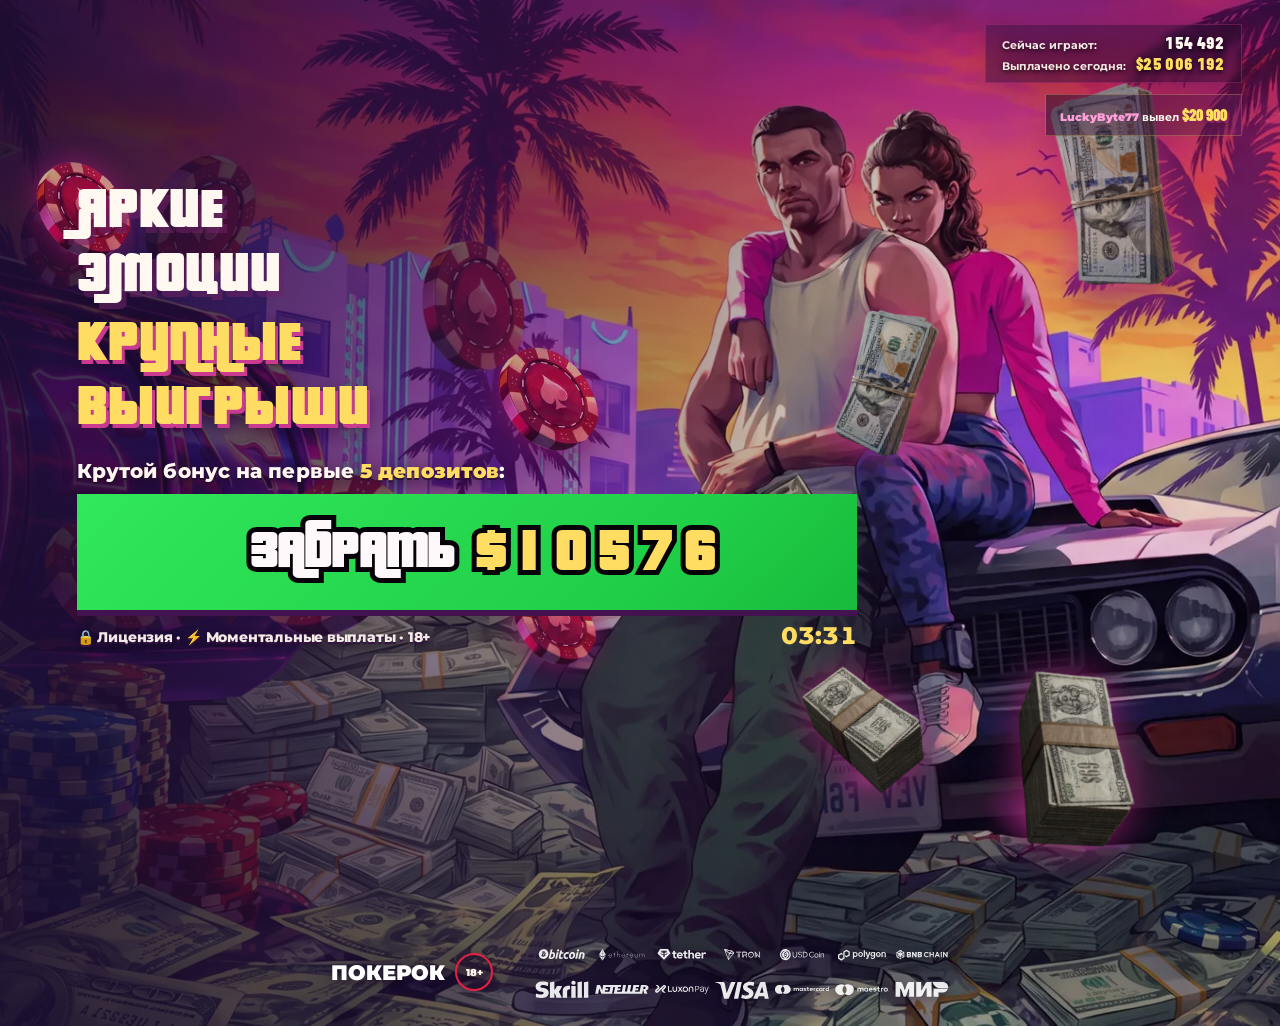
==== commit 294cda47: "Drop headline periods; enlarge mobile headline Remove the trailing dots after ЭМОЦИИ and ВЫИГРЫШИ, a" ====
--- a/single.html
+++ b/single.html
@@ -13,7 +13,7 @@
   <link rel="preconnect" href="https://fonts.googleapis.com">
   <link rel="preconnect" href="https://fonts.gstatic.com" crossorigin>
   <link href="https://fonts.googleapis.com/css2?family=Montserrat:wght@500;600;700;800;900&display=swap" rel="stylesheet">
-    <link rel="stylesheet" href="assets/css/single.css?v=20260723-62">
+    <link rel="stylesheet" href="assets/css/single.css?v=20260723-63">
 </head>
 <body>
   <a class="skip-link" href="#main-content">Перейти к предложению</a>
@@ -40,7 +40,7 @@
       </div>
       <div class="hero-copy">
         <div class="hero-lead">
-          <h1 id="hero-title"><span class="headline-group"><span class="headline-line">ЯРКИЕ</span> <span class="headline-line">ЭМОЦИИ.</span></span> <span class="headline-group headline-group--accent"><span class="headline-line">КРУПНЫЕ</span> <span class="headline-line">ВЫИГРЫШИ.</span></span></h1>
+          <h1 id="hero-title"><span class="headline-group"><span class="headline-line">ЯРКИЕ</span> <span class="headline-line">ЭМОЦИИ</span></span> <span class="headline-group headline-group--accent"><span class="headline-line">КРУПНЫЕ</span> <span class="headline-line">ВЫИГРЫШИ</span></span></h1>
           <h2>Крутой бонус на первые<br class="h2-break"> <strong>5 депозитов</strong>:</h2>
         </div>
         <div class="hero-offer">
--- a/assets/css/single.css
+++ b/assets/css/single.css
@@ -194,7 +194,7 @@
   .cashout-toast b { font-size: 14px; }
   .hero-copy { align-self: stretch; display: flex; flex-direction: column; justify-content: flex-start; width: 100%; min-width: 0; height: 100%; margin: 0; padding: calc(clamp(158px, 25.5vh, 210px) + env(safe-area-inset-top, 0px)) 16px 0; }
   .hero-lead { display: grid; grid-template-columns: minmax(0, 1fr); justify-items: center; gap: clamp(7px, 1.1vh, 10px); align-self: center; flex: 0 0 auto; width: 100%; min-width: 0; text-align: center; }
-  h1 { justify-self: center; width: 100%; max-width: 100%; min-width: 0; margin: 0; color: var(--white); font: 900 clamp(31px, 8.7vw, 38px)/.98 "Pricedown Rus Local", Impact, "Arial Narrow", sans-serif; font-synthesis: none; letter-spacing: .015em; text-align: center; text-transform: uppercase; white-space: nowrap; transform: scaleX(.98); transform-origin: center top; -webkit-text-stroke: 2.6px #2e0c3f; paint-order: stroke fill; text-shadow: 2px 3px 0 #35113f, 0 0 1px rgba(255, 248, 241, .34), 0 9px 20px rgba(18, 7, 28, .52); }
+  h1 { justify-self: center; width: 100%; max-width: 100%; min-width: 0; margin: 0; color: var(--white); font: 900 clamp(35px, 9.9vw, 44px)/.98 "Pricedown Rus Local", Impact, "Arial Narrow", sans-serif; font-synthesis: none; letter-spacing: .015em; text-align: center; text-transform: uppercase; white-space: nowrap; transform: scaleX(.98); transform-origin: center top; -webkit-text-stroke: 2.6px #2e0c3f; paint-order: stroke fill; text-shadow: 2px 3px 0 #35113f, 0 0 1px rgba(255, 248, 241, .34), 0 9px 20px rgba(18, 7, 28, .52); }
   h1 .headline-group { display: block; }
   h1 .headline-line { display: block; }
   .hero-copy h2 { width: 100%; max-width: calc(100vw - 32px); min-width: 0; margin: clamp(28px, 5.4vh, 40px) 0 0; color: rgba(255, 248, 241, .96); font-family: Montserrat, Arial, sans-serif; font-size: clamp(13px, 3.7vw, 16px); font-weight: 700; line-height: 1.28; text-align: center; text-shadow: 0 2px 10px rgba(16, 6, 25, .82); }
@@ -238,7 +238,7 @@
   .cashout-feed { top: calc(5px + env(safe-area-inset-top, 0px)); }
   .hero-copy { padding-top: calc(120px + env(safe-area-inset-top, 0px)); padding-bottom: 0; }
   .hero-lead { gap: 6px; }
-  h1 { font-size: 28px; line-height: .9; }
+  h1 { font-size: 32px; line-height: .9; }
   .hero-copy h2 { margin-top: clamp(15px, 3.2vh, 22px); font-size: 13px; line-height: 1.2; }
   .hero-offer { margin-top: 3px; transform: none; }
   .amount { font-size: clamp(70px, 22vw, 78px); }
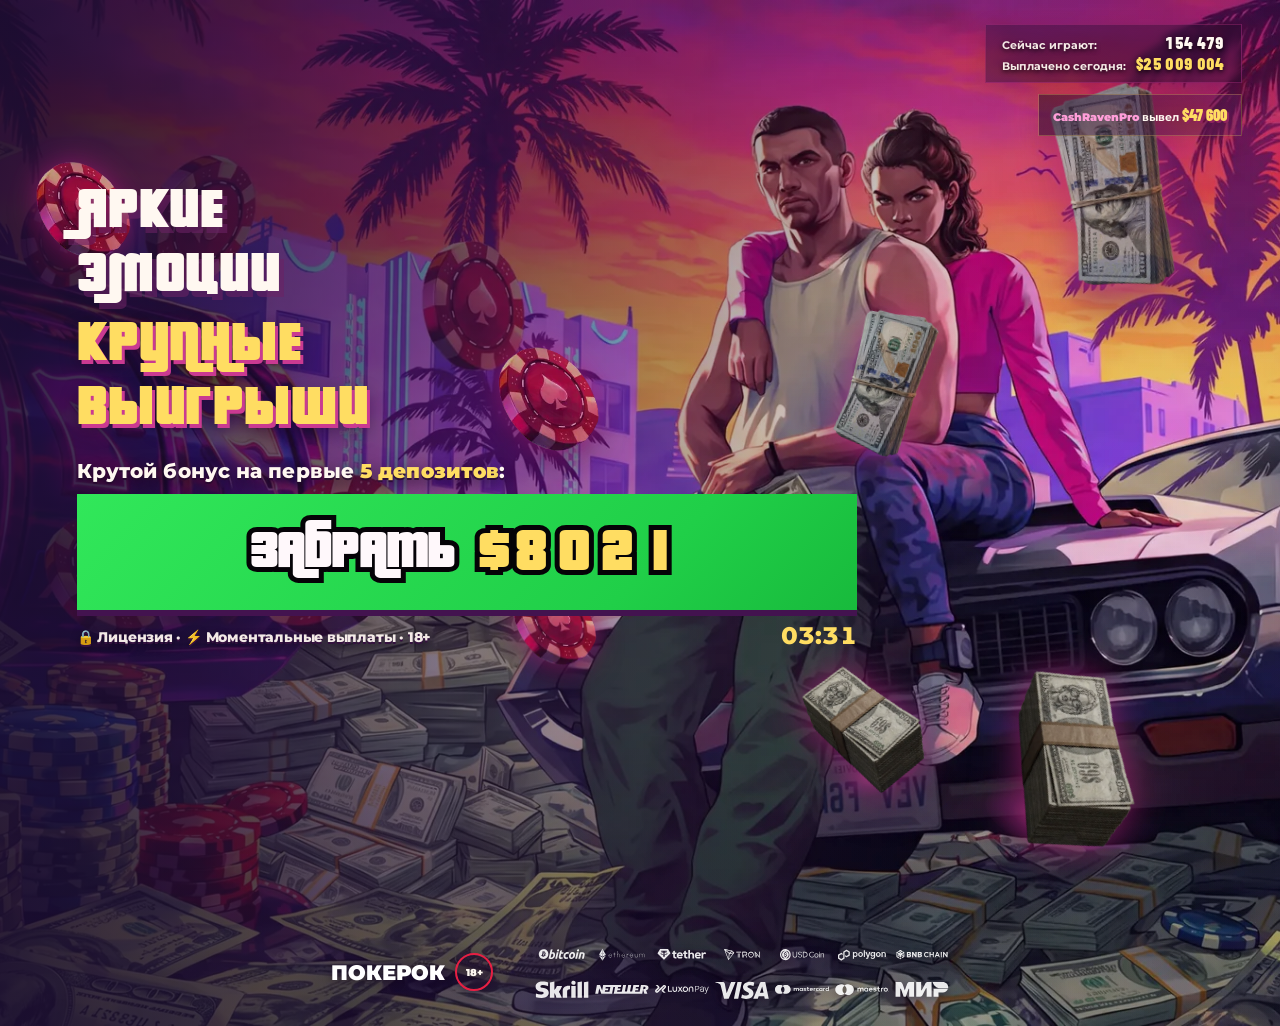
==== commit 12e44a56: "Mobile: raise offer block, tighten H2/amount/CTA spacing Reduce hero-copy top padding so the block n" ====
--- a/single.html
+++ b/single.html
@@ -13,7 +13,7 @@
   <link rel="preconnect" href="https://fonts.googleapis.com">
   <link rel="preconnect" href="https://fonts.gstatic.com" crossorigin>
   <link href="https://fonts.googleapis.com/css2?family=Montserrat:wght@500;600;700;800;900&display=swap" rel="stylesheet">
-    <link rel="stylesheet" href="assets/css/single.css?v=20260723-63">
+    <link rel="stylesheet" href="assets/css/single.css?v=20260723-64">
 </head>
 <body>
   <a class="skip-link" href="#main-content">Перейти к предложению</a>
--- a/assets/css/single.css
+++ b/assets/css/single.css
@@ -192,17 +192,17 @@
   .cashout-feed { top: calc(8px + env(safe-area-inset-top, 0px)); right: 12px; left: auto; display: block; width: max-content; max-width: calc(100vw - 24px); margin: 0; }
   .cashout-toast { width: auto; min-height: 32px; padding: 6px 11px; background: linear-gradient(105deg, rgba(29, 10, 40, .42), rgba(100, 31, 103, .3)); border-color: rgba(255, 221, 98, .2); font-size: clamp(9px, 2.5vw, 10px); filter: drop-shadow(0 3px 8px rgba(17, 5, 27, .18)); }
   .cashout-toast b { font-size: 14px; }
-  .hero-copy { align-self: stretch; display: flex; flex-direction: column; justify-content: flex-start; width: 100%; min-width: 0; height: 100%; margin: 0; padding: calc(clamp(158px, 25.5vh, 210px) + env(safe-area-inset-top, 0px)) 16px 0; }
+  .hero-copy { align-self: stretch; display: flex; flex-direction: column; justify-content: flex-start; width: 100%; min-width: 0; height: 100%; margin: 0; padding: calc(clamp(122px, 20vh, 168px) + env(safe-area-inset-top, 0px)) 16px 0; }
   .hero-lead { display: grid; grid-template-columns: minmax(0, 1fr); justify-items: center; gap: clamp(7px, 1.1vh, 10px); align-self: center; flex: 0 0 auto; width: 100%; min-width: 0; text-align: center; }
   h1 { justify-self: center; width: 100%; max-width: 100%; min-width: 0; margin: 0; color: var(--white); font: 900 clamp(35px, 9.9vw, 44px)/.98 "Pricedown Rus Local", Impact, "Arial Narrow", sans-serif; font-synthesis: none; letter-spacing: .015em; text-align: center; text-transform: uppercase; white-space: nowrap; transform: scaleX(.98); transform-origin: center top; -webkit-text-stroke: 2.6px #2e0c3f; paint-order: stroke fill; text-shadow: 2px 3px 0 #35113f, 0 0 1px rgba(255, 248, 241, .34), 0 9px 20px rgba(18, 7, 28, .52); }
   h1 .headline-group { display: block; }
   h1 .headline-line { display: block; }
   .hero-copy h2 { width: 100%; max-width: calc(100vw - 32px); min-width: 0; margin: clamp(28px, 5.4vh, 40px) 0 0; color: rgba(255, 248, 241, .96); font-family: Montserrat, Arial, sans-serif; font-size: clamp(13px, 3.7vw, 16px); font-weight: 700; line-height: 1.28; text-align: center; text-shadow: 0 2px 10px rgba(16, 6, 25, .82); }
-  .hero-offer { position: relative; align-self: center; flex: 0 0 auto; display: flex; flex-direction: column; align-items: center; width: 100%; min-width: 0; margin-top: clamp(7px, 1.4vh, 11px); transform: none; }
+  .hero-offer { position: relative; align-self: center; flex: 0 0 auto; display: flex; flex-direction: column; align-items: center; width: 100%; min-width: 0; margin-top: clamp(3px, 0.7vh, 6px); transform: none; }
   .hero-offer::before { position: absolute; z-index: -1; inset: -38px -16px -44px; content: ""; pointer-events: none; background: radial-gradient(ellipse at center, rgba(23, 13, 38, .42) 0%, rgba(23, 13, 38, .2) 48%, transparent 74%); }
   .amount { justify-content: center; width: 100%; min-width: 0; margin: 0; color: var(--gold); background: none; font: 900 clamp(72px, 21vw, 84px)/.8 "Pricedown Rus Local", Impact, sans-serif; font-variant-numeric: tabular-nums; font-synthesis: none; letter-spacing: -.02em; text-align: center; white-space: nowrap; -webkit-text-fill-color: var(--gold); -webkit-text-stroke: 2px #4b174f; text-shadow: 3px 4px 0 #ca3a91, 0 7px 17px rgba(19, 7, 28, .48); }
   .amount .odo-cell--digit { width: calc(var(--odo-digit-width, 0.62em) + 0.08em); }
-  .cta-row { margin-top: clamp(16px, 2.6vh, 21px); }
+  .cta-row { margin-top: clamp(10px, 1.7vh, 14px); }
   .cta { position: relative; z-index: 2; isolation: isolate; justify-content: center; gap: clamp(16px, 5vw, 26px); align-self: center; width: min(100%, 328px); min-height: 72px; margin-top: 0; margin-bottom: 0; padding: 14px 16px; border-radius: 0; background: transparent; color: #fff8fb; font-family: "Pricedown Black Local", "Pricedown Rus Local", Montserrat, Arial, sans-serif; font-size: clamp(18px, 4.8vw, 20px); font-weight: 900; font-synthesis: none; line-height: 1; letter-spacing: .02em; box-shadow: none; text-shadow: none; animation: cta-gta-pulse 2.4s ease-in-out infinite; transition: transform .16s ease; }
   .cta__label { position: static; margin: 0; font-size: clamp(30px, 8vw, 38px); line-height: 1; letter-spacing: .01em; color: #fff8fb; -webkit-text-stroke: 4.5px #050307; paint-order: stroke fill; transform: none; }
   .cta::before, .cta::after { position: absolute; inset: 0; content: ""; pointer-events: none; clip-path: none; }
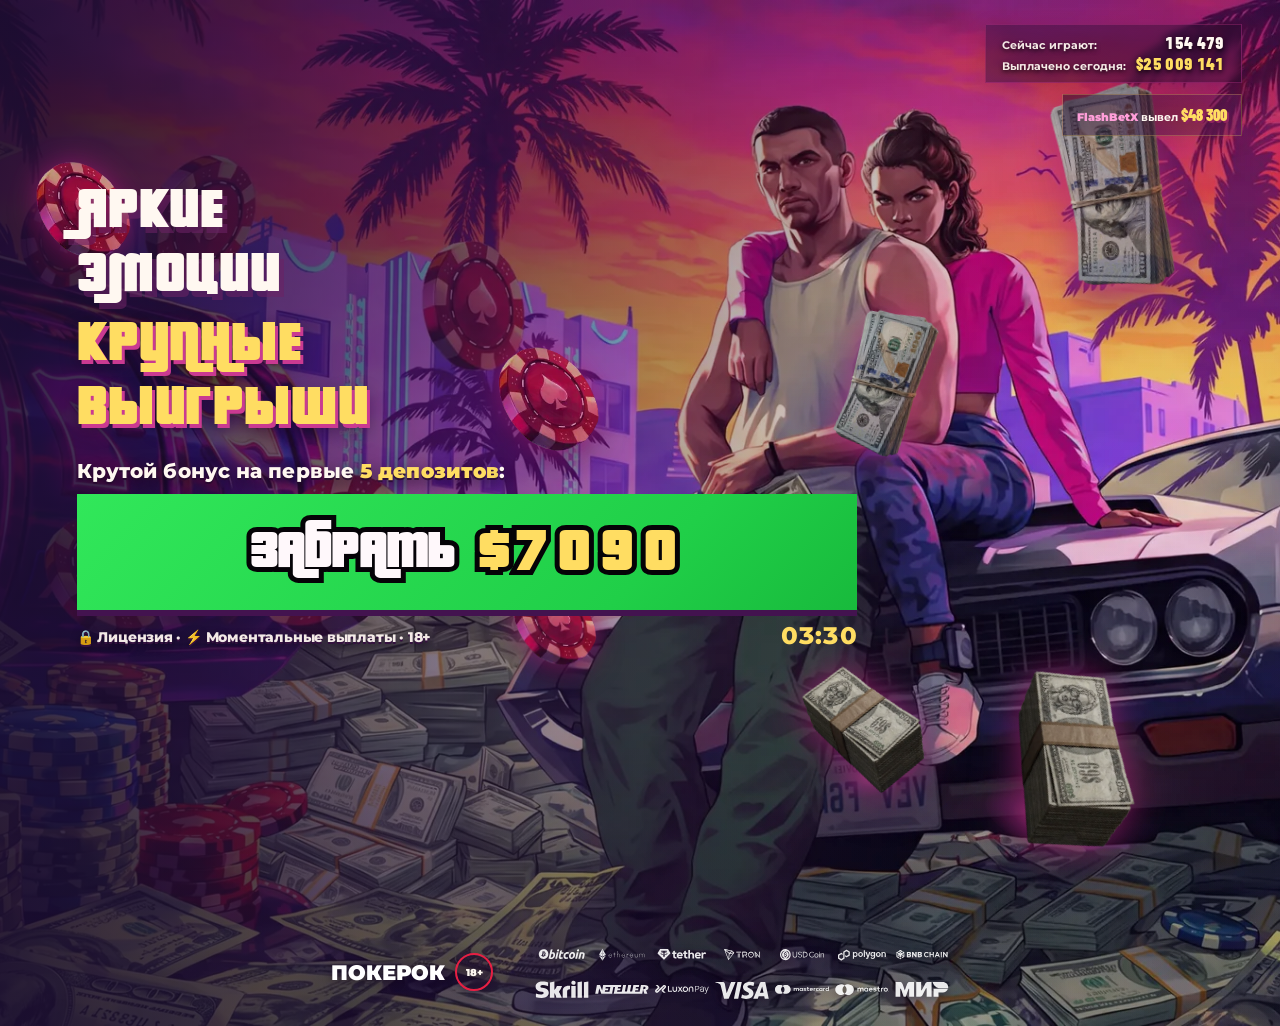
==== commit 0de04848: "Mobile: bigger H2, center hero block, balance vertical gaps - H2 «Крутой бонус…» ~14.5px/700 → ~18px" ====
--- a/single.html
+++ b/single.html
@@ -13,7 +13,7 @@
   <link rel="preconnect" href="https://fonts.googleapis.com">
   <link rel="preconnect" href="https://fonts.gstatic.com" crossorigin>
   <link href="https://fonts.googleapis.com/css2?family=Montserrat:wght@500;600;700;800;900&display=swap" rel="stylesheet">
-    <link rel="stylesheet" href="assets/css/single.css?v=20260723-64">
+    <link rel="stylesheet" href="assets/css/single.css?v=20260723-65">
 </head>
 <body>
   <a class="skip-link" href="#main-content">Перейти к предложению</a>
@@ -81,6 +81,6 @@
       </footer>
     </section>
   </main>
-  <script src="assets/js/single.js?v=20260723-38"></script>
+  <script src="assets/js/single.js?v=20260723-39"></script>
 </body>
 </html>
--- a/assets/css/single.css
+++ b/assets/css/single.css
@@ -192,12 +192,12 @@
   .cashout-feed { top: calc(8px + env(safe-area-inset-top, 0px)); right: 12px; left: auto; display: block; width: max-content; max-width: calc(100vw - 24px); margin: 0; }
   .cashout-toast { width: auto; min-height: 32px; padding: 6px 11px; background: linear-gradient(105deg, rgba(29, 10, 40, .42), rgba(100, 31, 103, .3)); border-color: rgba(255, 221, 98, .2); font-size: clamp(9px, 2.5vw, 10px); filter: drop-shadow(0 3px 8px rgba(17, 5, 27, .18)); }
   .cashout-toast b { font-size: 14px; }
-  .hero-copy { align-self: stretch; display: flex; flex-direction: column; justify-content: flex-start; width: 100%; min-width: 0; height: 100%; margin: 0; padding: calc(clamp(122px, 20vh, 168px) + env(safe-area-inset-top, 0px)) 16px 0; }
+  .hero-copy { align-self: stretch; display: flex; flex-direction: column; justify-content: center; width: 100%; min-width: 0; height: 100%; margin: 0; padding: calc(clamp(60px, 9vh, 84px) + env(safe-area-inset-top, 0px)) 16px clamp(10px, 1.8vh, 16px); }
   .hero-lead { display: grid; grid-template-columns: minmax(0, 1fr); justify-items: center; gap: clamp(7px, 1.1vh, 10px); align-self: center; flex: 0 0 auto; width: 100%; min-width: 0; text-align: center; }
   h1 { justify-self: center; width: 100%; max-width: 100%; min-width: 0; margin: 0; color: var(--white); font: 900 clamp(35px, 9.9vw, 44px)/.98 "Pricedown Rus Local", Impact, "Arial Narrow", sans-serif; font-synthesis: none; letter-spacing: .015em; text-align: center; text-transform: uppercase; white-space: nowrap; transform: scaleX(.98); transform-origin: center top; -webkit-text-stroke: 2.6px #2e0c3f; paint-order: stroke fill; text-shadow: 2px 3px 0 #35113f, 0 0 1px rgba(255, 248, 241, .34), 0 9px 20px rgba(18, 7, 28, .52); }
   h1 .headline-group { display: block; }
   h1 .headline-line { display: block; }
-  .hero-copy h2 { width: 100%; max-width: calc(100vw - 32px); min-width: 0; margin: clamp(28px, 5.4vh, 40px) 0 0; color: rgba(255, 248, 241, .96); font-family: Montserrat, Arial, sans-serif; font-size: clamp(13px, 3.7vw, 16px); font-weight: 700; line-height: 1.28; text-align: center; text-shadow: 0 2px 10px rgba(16, 6, 25, .82); }
+  .hero-copy h2 { width: 100%; max-width: calc(100vw - 32px); min-width: 0; margin: clamp(12px, 2.4vh, 18px) 0 0; color: rgba(255, 248, 241, .96); font-family: Montserrat, Arial, sans-serif; font-size: clamp(16px, 4.6vw, 19px); font-weight: 800; line-height: 1.24; text-align: center; text-shadow: 0 2px 10px rgba(16, 6, 25, .82); }
   .hero-offer { position: relative; align-self: center; flex: 0 0 auto; display: flex; flex-direction: column; align-items: center; width: 100%; min-width: 0; margin-top: clamp(3px, 0.7vh, 6px); transform: none; }
   .hero-offer::before { position: absolute; z-index: -1; inset: -38px -16px -44px; content: ""; pointer-events: none; background: radial-gradient(ellipse at center, rgba(23, 13, 38, .42) 0%, rgba(23, 13, 38, .2) 48%, transparent 74%); }
   .amount { justify-content: center; width: 100%; min-width: 0; margin: 0; color: var(--gold); background: none; font: 900 clamp(72px, 21vw, 84px)/.8 "Pricedown Rus Local", Impact, sans-serif; font-variant-numeric: tabular-nums; font-synthesis: none; letter-spacing: -.02em; text-align: center; white-space: nowrap; -webkit-text-fill-color: var(--gold); -webkit-text-stroke: 2px #4b174f; text-shadow: 3px 4px 0 #ca3a91, 0 7px 17px rgba(19, 7, 28, .48); }
@@ -236,10 +236,10 @@
   .money-float--three, .money-float--four { top: 355px; width: 88px; }
   .live-activity { top: calc(5px + env(safe-area-inset-top, 0px)); padding-top: 4px; padding-bottom: 4px; }
   .cashout-feed { top: calc(5px + env(safe-area-inset-top, 0px)); }
-  .hero-copy { padding-top: calc(120px + env(safe-area-inset-top, 0px)); padding-bottom: 0; }
+  .hero-copy { padding-top: calc(46px + env(safe-area-inset-top, 0px)); padding-bottom: clamp(6px, 1.2vh, 10px); }
   .hero-lead { gap: 6px; }
   h1 { font-size: 32px; line-height: .9; }
-  .hero-copy h2 { margin-top: clamp(15px, 3.2vh, 22px); font-size: 13px; line-height: 1.2; }
+  .hero-copy h2 { margin-top: clamp(8px, 1.8vh, 12px); font-size: clamp(14px, 4vw, 16px); line-height: 1.2; }
   .hero-offer { margin-top: 3px; transform: none; }
   .amount { font-size: clamp(70px, 22vw, 78px); }
   .cta-row { margin-top: 9px; }
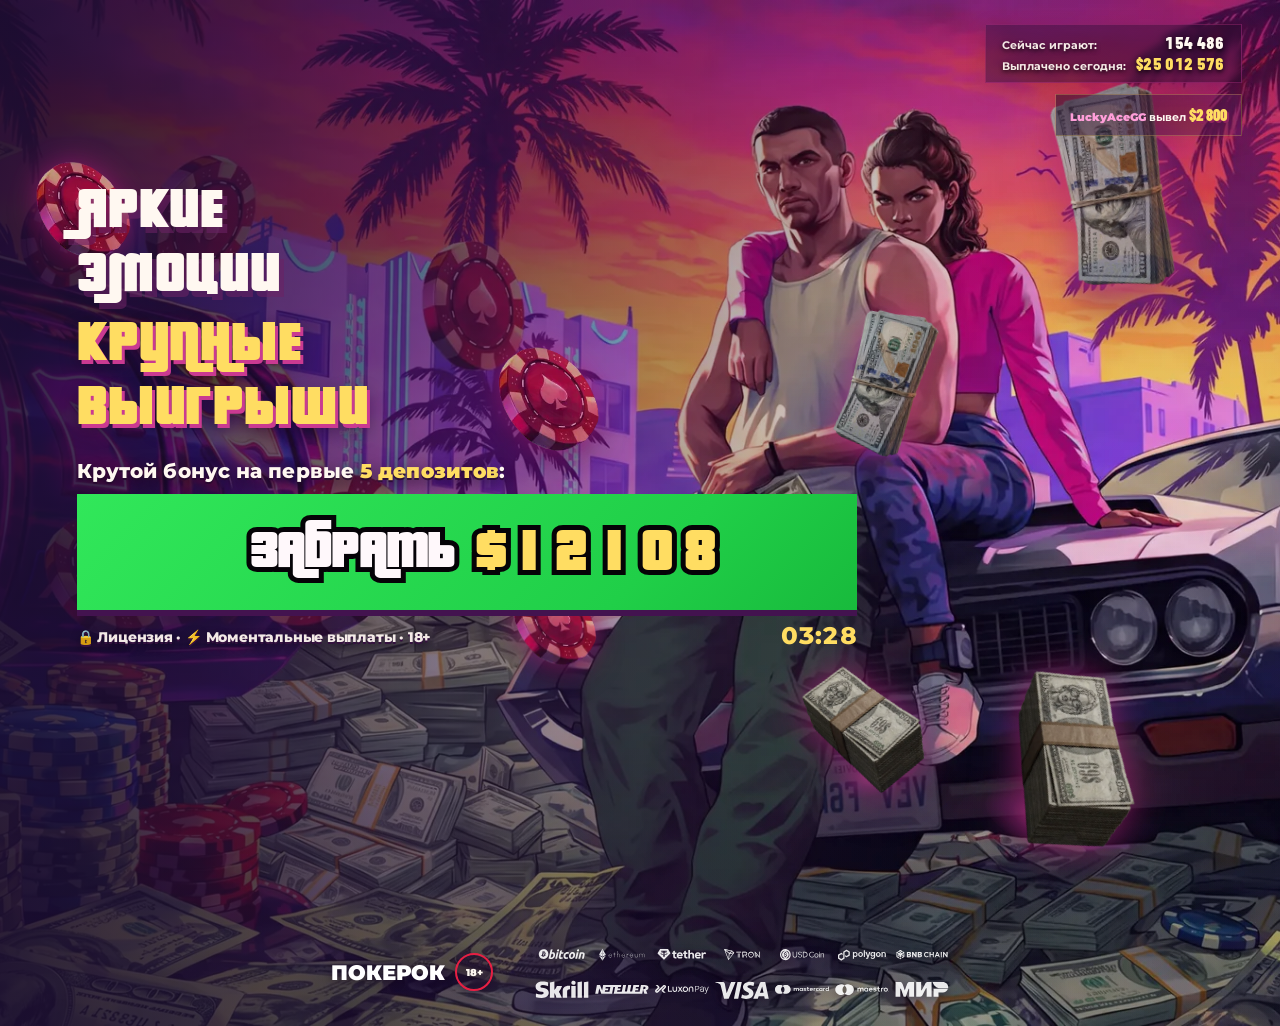
==== commit 4aa7c21e: "Mobile: shift hero block down (height-aware, up to 100px) Push the centered hero block downward as r" ====
--- a/single.html
+++ b/single.html
@@ -13,7 +13,7 @@
   <link rel="preconnect" href="https://fonts.googleapis.com">
   <link rel="preconnect" href="https://fonts.gstatic.com" crossorigin>
   <link href="https://fonts.googleapis.com/css2?family=Montserrat:wght@500;600;700;800;900&display=swap" rel="stylesheet">
-    <link rel="stylesheet" href="assets/css/single.css?v=20260723-65">
+    <link rel="stylesheet" href="assets/css/single.css?v=20260723-66">
 </head>
 <body>
   <a class="skip-link" href="#main-content">Перейти к предложению</a>
@@ -81,6 +81,6 @@
       </footer>
     </section>
   </main>
-  <script src="assets/js/single.js?v=20260723-39"></script>
+  <script src="assets/js/single.js?v=20260723-40"></script>
 </body>
 </html>
--- a/assets/css/single.css
+++ b/assets/css/single.css
@@ -192,7 +192,7 @@
   .cashout-feed { top: calc(8px + env(safe-area-inset-top, 0px)); right: 12px; left: auto; display: block; width: max-content; max-width: calc(100vw - 24px); margin: 0; }
   .cashout-toast { width: auto; min-height: 32px; padding: 6px 11px; background: linear-gradient(105deg, rgba(29, 10, 40, .42), rgba(100, 31, 103, .3)); border-color: rgba(255, 221, 98, .2); font-size: clamp(9px, 2.5vw, 10px); filter: drop-shadow(0 3px 8px rgba(17, 5, 27, .18)); }
   .cashout-toast b { font-size: 14px; }
-  .hero-copy { align-self: stretch; display: flex; flex-direction: column; justify-content: center; width: 100%; min-width: 0; height: 100%; margin: 0; padding: calc(clamp(60px, 9vh, 84px) + env(safe-area-inset-top, 0px)) 16px clamp(10px, 1.8vh, 16px); }
+  .hero-copy { align-self: stretch; display: flex; flex-direction: column; justify-content: center; width: 100%; min-width: 0; height: 100%; margin: 0; padding: calc(clamp(60px, 9vh, 84px) + env(safe-area-inset-top, 0px)) 16px clamp(10px, 1.8vh, 16px); transform: translateY(clamp(0px, calc(50svh - 307px), 100px)); }
   .hero-lead { display: grid; grid-template-columns: minmax(0, 1fr); justify-items: center; gap: clamp(7px, 1.1vh, 10px); align-self: center; flex: 0 0 auto; width: 100%; min-width: 0; text-align: center; }
   h1 { justify-self: center; width: 100%; max-width: 100%; min-width: 0; margin: 0; color: var(--white); font: 900 clamp(35px, 9.9vw, 44px)/.98 "Pricedown Rus Local", Impact, "Arial Narrow", sans-serif; font-synthesis: none; letter-spacing: .015em; text-align: center; text-transform: uppercase; white-space: nowrap; transform: scaleX(.98); transform-origin: center top; -webkit-text-stroke: 2.6px #2e0c3f; paint-order: stroke fill; text-shadow: 2px 3px 0 #35113f, 0 0 1px rgba(255, 248, 241, .34), 0 9px 20px rgba(18, 7, 28, .52); }
   h1 .headline-group { display: block; }
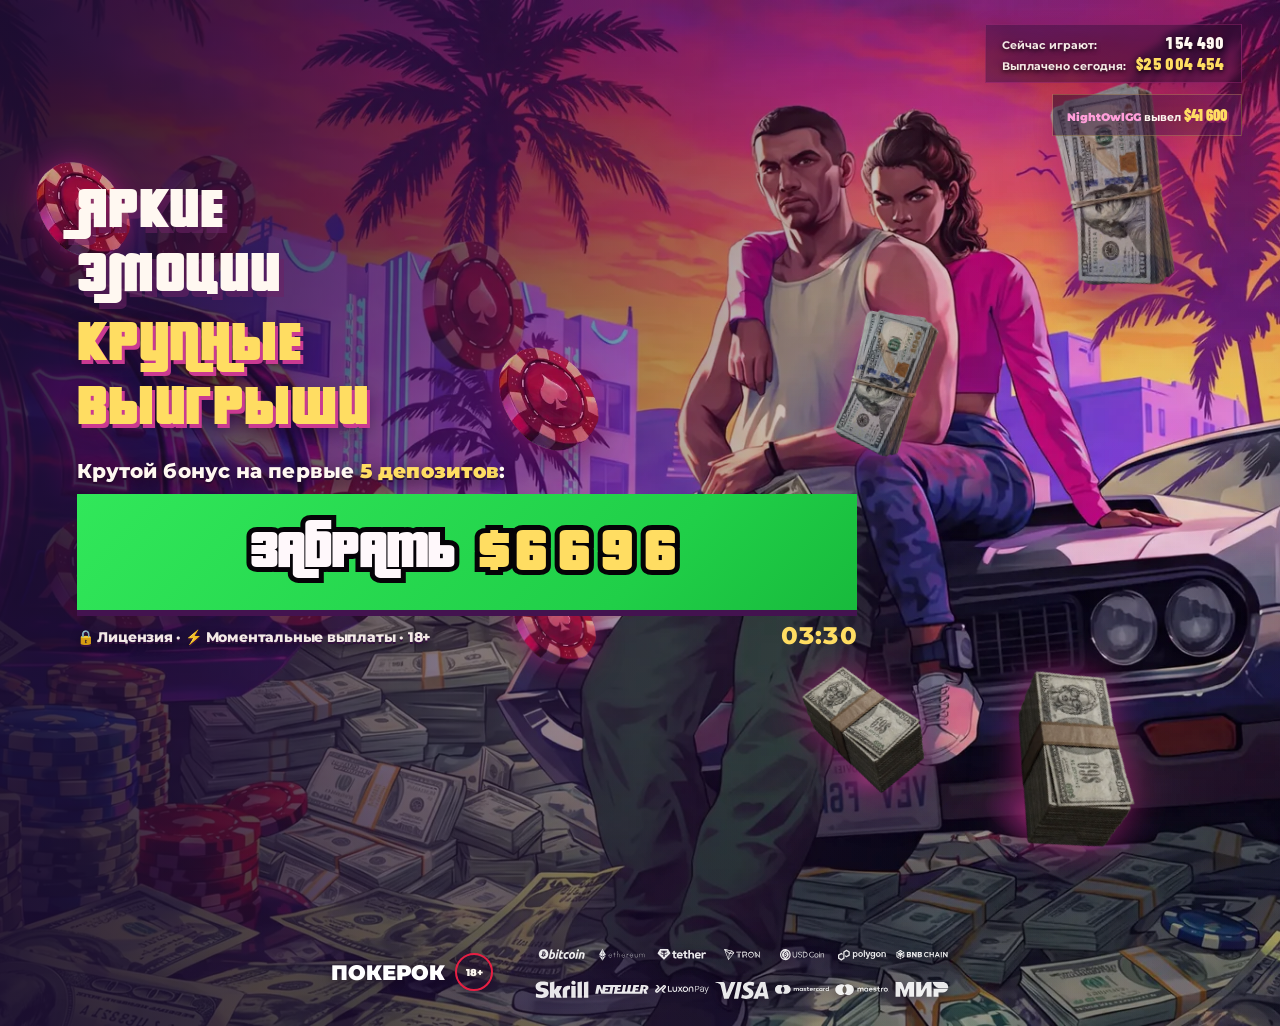
==== commit 57f4fd6a: "Mobile: bigger H1, tighter block-2 spacing, equal block gaps - Block 1: H1 clamp(35-44) -> clamp(38-" ====
--- a/single.html
+++ b/single.html
@@ -13,7 +13,7 @@
   <link rel="preconnect" href="https://fonts.googleapis.com">
   <link rel="preconnect" href="https://fonts.gstatic.com" crossorigin>
   <link href="https://fonts.googleapis.com/css2?family=Montserrat:wght@500;600;700;800;900&display=swap" rel="stylesheet">
-    <link rel="stylesheet" href="assets/css/single.css?v=20260723-66">
+    <link rel="stylesheet" href="assets/css/single.css?v=20260723-67">
 </head>
 <body>
   <a class="skip-link" href="#main-content">Перейти к предложению</a>
@@ -81,6 +81,6 @@
       </footer>
     </section>
   </main>
-  <script src="assets/js/single.js?v=20260723-40"></script>
+  <script src="assets/js/single.js?v=20260723-41"></script>
 </body>
 </html>
--- a/assets/css/single.css
+++ b/assets/css/single.css
@@ -192,17 +192,17 @@
   .cashout-feed { top: calc(8px + env(safe-area-inset-top, 0px)); right: 12px; left: auto; display: block; width: max-content; max-width: calc(100vw - 24px); margin: 0; }
   .cashout-toast { width: auto; min-height: 32px; padding: 6px 11px; background: linear-gradient(105deg, rgba(29, 10, 40, .42), rgba(100, 31, 103, .3)); border-color: rgba(255, 221, 98, .2); font-size: clamp(9px, 2.5vw, 10px); filter: drop-shadow(0 3px 8px rgba(17, 5, 27, .18)); }
   .cashout-toast b { font-size: 14px; }
-  .hero-copy { align-self: stretch; display: flex; flex-direction: column; justify-content: center; width: 100%; min-width: 0; height: 100%; margin: 0; padding: calc(clamp(60px, 9vh, 84px) + env(safe-area-inset-top, 0px)) 16px clamp(10px, 1.8vh, 16px); transform: translateY(clamp(0px, calc(50svh - 307px), 100px)); }
-  .hero-lead { display: grid; grid-template-columns: minmax(0, 1fr); justify-items: center; gap: clamp(7px, 1.1vh, 10px); align-self: center; flex: 0 0 auto; width: 100%; min-width: 0; text-align: center; }
-  h1 { justify-self: center; width: 100%; max-width: 100%; min-width: 0; margin: 0; color: var(--white); font: 900 clamp(35px, 9.9vw, 44px)/.98 "Pricedown Rus Local", Impact, "Arial Narrow", sans-serif; font-synthesis: none; letter-spacing: .015em; text-align: center; text-transform: uppercase; white-space: nowrap; transform: scaleX(.98); transform-origin: center top; -webkit-text-stroke: 2.6px #2e0c3f; paint-order: stroke fill; text-shadow: 2px 3px 0 #35113f, 0 0 1px rgba(255, 248, 241, .34), 0 9px 20px rgba(18, 7, 28, .52); }
+  .hero-copy { align-self: stretch; display: flex; flex-direction: column; justify-content: flex-end; width: 100%; min-width: 0; height: 100%; margin: 0; padding: calc(clamp(56px, 8vh, 78px) + env(safe-area-inset-top, 0px)) 16px 6px; }
+  .hero-lead { display: grid; grid-template-columns: minmax(0, 1fr); justify-items: center; gap: 22px; align-self: center; flex: 0 0 auto; width: 100%; min-width: 0; text-align: center; }
+  h1 { justify-self: center; width: 100%; max-width: 100%; min-width: 0; margin: 0; color: var(--white); font: 900 clamp(38px, 10.9vw, 47px)/.98 "Pricedown Rus Local", Impact, "Arial Narrow", sans-serif; font-synthesis: none; letter-spacing: .015em; text-align: center; text-transform: uppercase; white-space: nowrap; transform: scaleX(.98); transform-origin: center top; -webkit-text-stroke: 2.6px #2e0c3f; paint-order: stroke fill; text-shadow: 2px 3px 0 #35113f, 0 0 1px rgba(255, 248, 241, .34), 0 9px 20px rgba(18, 7, 28, .52); }
   h1 .headline-group { display: block; }
   h1 .headline-line { display: block; }
-  .hero-copy h2 { width: 100%; max-width: calc(100vw - 32px); min-width: 0; margin: clamp(12px, 2.4vh, 18px) 0 0; color: rgba(255, 248, 241, .96); font-family: Montserrat, Arial, sans-serif; font-size: clamp(16px, 4.6vw, 19px); font-weight: 800; line-height: 1.24; text-align: center; text-shadow: 0 2px 10px rgba(16, 6, 25, .82); }
-  .hero-offer { position: relative; align-self: center; flex: 0 0 auto; display: flex; flex-direction: column; align-items: center; width: 100%; min-width: 0; margin-top: clamp(3px, 0.7vh, 6px); transform: none; }
+  .hero-copy h2 { width: 100%; max-width: calc(100vw - 32px); min-width: 0; margin: 0; color: rgba(255, 248, 241, .96); font-family: Montserrat, Arial, sans-serif; font-size: clamp(16px, 4.6vw, 19px); font-weight: 800; line-height: 1.16; text-align: center; text-shadow: 0 2px 10px rgba(16, 6, 25, .82); }
+  .hero-offer { position: relative; align-self: center; flex: 0 0 auto; display: flex; flex-direction: column; align-items: center; width: 100%; min-width: 0; margin-top: clamp(1px, 0.4vh, 3px); transform: none; }
   .hero-offer::before { position: absolute; z-index: -1; inset: -38px -16px -44px; content: ""; pointer-events: none; background: radial-gradient(ellipse at center, rgba(23, 13, 38, .42) 0%, rgba(23, 13, 38, .2) 48%, transparent 74%); }
   .amount { justify-content: center; width: 100%; min-width: 0; margin: 0; color: var(--gold); background: none; font: 900 clamp(72px, 21vw, 84px)/.8 "Pricedown Rus Local", Impact, sans-serif; font-variant-numeric: tabular-nums; font-synthesis: none; letter-spacing: -.02em; text-align: center; white-space: nowrap; -webkit-text-fill-color: var(--gold); -webkit-text-stroke: 2px #4b174f; text-shadow: 3px 4px 0 #ca3a91, 0 7px 17px rgba(19, 7, 28, .48); }
-  .amount .odo-cell--digit { width: calc(var(--odo-digit-width, 0.62em) + 0.08em); }
-  .cta-row { margin-top: clamp(10px, 1.7vh, 14px); }
+  .amount .odo-cell--digit { width: calc(var(--odo-digit-width, 0.62em) + 0.03em); }
+  .cta-row { margin-top: clamp(6px, 1.1vh, 9px); }
   .cta { position: relative; z-index: 2; isolation: isolate; justify-content: center; gap: clamp(16px, 5vw, 26px); align-self: center; width: min(100%, 328px); min-height: 72px; margin-top: 0; margin-bottom: 0; padding: 14px 16px; border-radius: 0; background: transparent; color: #fff8fb; font-family: "Pricedown Black Local", "Pricedown Rus Local", Montserrat, Arial, sans-serif; font-size: clamp(18px, 4.8vw, 20px); font-weight: 900; font-synthesis: none; line-height: 1; letter-spacing: .02em; box-shadow: none; text-shadow: none; animation: cta-gta-pulse 2.4s ease-in-out infinite; transition: transform .16s ease; }
   .cta__label { position: static; margin: 0; font-size: clamp(30px, 8vw, 38px); line-height: 1; letter-spacing: .01em; color: #fff8fb; -webkit-text-stroke: 4.5px #050307; paint-order: stroke fill; transform: none; }
   .cta::before, .cta::after { position: absolute; inset: 0; content: ""; pointer-events: none; clip-path: none; }
@@ -221,7 +221,7 @@
   .cta--expired:hover { transform: none; }
   .cta--expired:hover::before { background: #67606b; }
   .cta-stack { width: 100%; }
-  .trust-proof { position: relative; z-index: 3; display: block; max-width: calc(100vw - 32px); margin: clamp(14px, 2.1vh, 18px) 0 0; color: rgba(255, 248, 241, .94); font-family: Montserrat, Arial, sans-serif; font-size: clamp(10px, 2.6vw, 11px); font-weight: 800; line-height: 1.2; letter-spacing: -.015em; text-align: center; white-space: normal; text-shadow: 0 2px 0 #35113f, 0 4px 10px rgba(16, 6, 25, .78); }
+  .trust-proof { position: relative; z-index: 3; display: block; max-width: calc(100vw - 32px); margin: clamp(8px, 1.3vh, 11px) 0 0; color: rgba(255, 248, 241, .94); font-family: Montserrat, Arial, sans-serif; font-size: clamp(10px, 2.6vw, 11px); font-weight: 800; line-height: 1.2; letter-spacing: -.015em; text-align: center; white-space: normal; text-shadow: 0 2px 0 #35113f, 0 4px 10px rgba(16, 6, 25, .78); }
   .site-footer { display: flex; flex-direction: column; min-height: 132px; gap: 6px; padding: 10px 8px calc(10px + env(safe-area-inset-bottom, 0px)); background: linear-gradient(to top, rgba(23, 13, 38, .58) 0%, rgba(23, 13, 38, .24) 58%, rgba(23, 13, 38, 0) 100%); }
   .footer__lockup { order: 2; justify-content: center; gap: 10px; }
   .payments { order: 1; width: min(100%, 340px); max-width: 340px; gap: 5px; }
@@ -236,18 +236,18 @@
   .money-float--three, .money-float--four { top: 355px; width: 88px; }
   .live-activity { top: calc(5px + env(safe-area-inset-top, 0px)); padding-top: 4px; padding-bottom: 4px; }
   .cashout-feed { top: calc(5px + env(safe-area-inset-top, 0px)); }
-  .hero-copy { padding-top: calc(46px + env(safe-area-inset-top, 0px)); padding-bottom: clamp(6px, 1.2vh, 10px); }
-  .hero-lead { gap: 6px; }
-  h1 { font-size: 32px; line-height: .9; }
-  .hero-copy h2 { margin-top: clamp(8px, 1.8vh, 12px); font-size: clamp(14px, 4vw, 16px); line-height: 1.2; }
-  .hero-offer { margin-top: 3px; transform: none; }
+  .hero-copy { padding-top: calc(40px + env(safe-area-inset-top, 0px)); padding-bottom: 8px; }
+  .hero-lead { gap: 20px; }
+  h1 { font-size: 35px; line-height: .9; }
+  .hero-copy h2 { margin-top: 0; font-size: clamp(14px, 4vw, 16px); line-height: 1.14; }
+  .hero-offer { margin-top: 2px; transform: none; }
   .amount { font-size: clamp(70px, 22vw, 78px); }
-  .cta-row { margin-top: 9px; }
+  .cta-row { margin-top: 6px; }
   .cta { min-height: 60px; font-size: 16px; }
   .cta__label { font-size: clamp(26px, 7vw, 32px); }
   .cta__timer { min-width: 0; margin-left: 7px; padding: 0; }
   .cta__timer time { font-size: clamp(21px, 5.6vw, 25px); }
-  .trust-proof { margin-top: 8px; font-size: 10px; }
+  .trust-proof { margin-top: 6px; font-size: 10px; }
   .site-footer { min-height: 118px; padding-top: 6px; padding-bottom: calc(7px + env(safe-area-inset-bottom, 0px)); }
   .payments { gap: 3px; }
   .payments img { height: 23px; }
